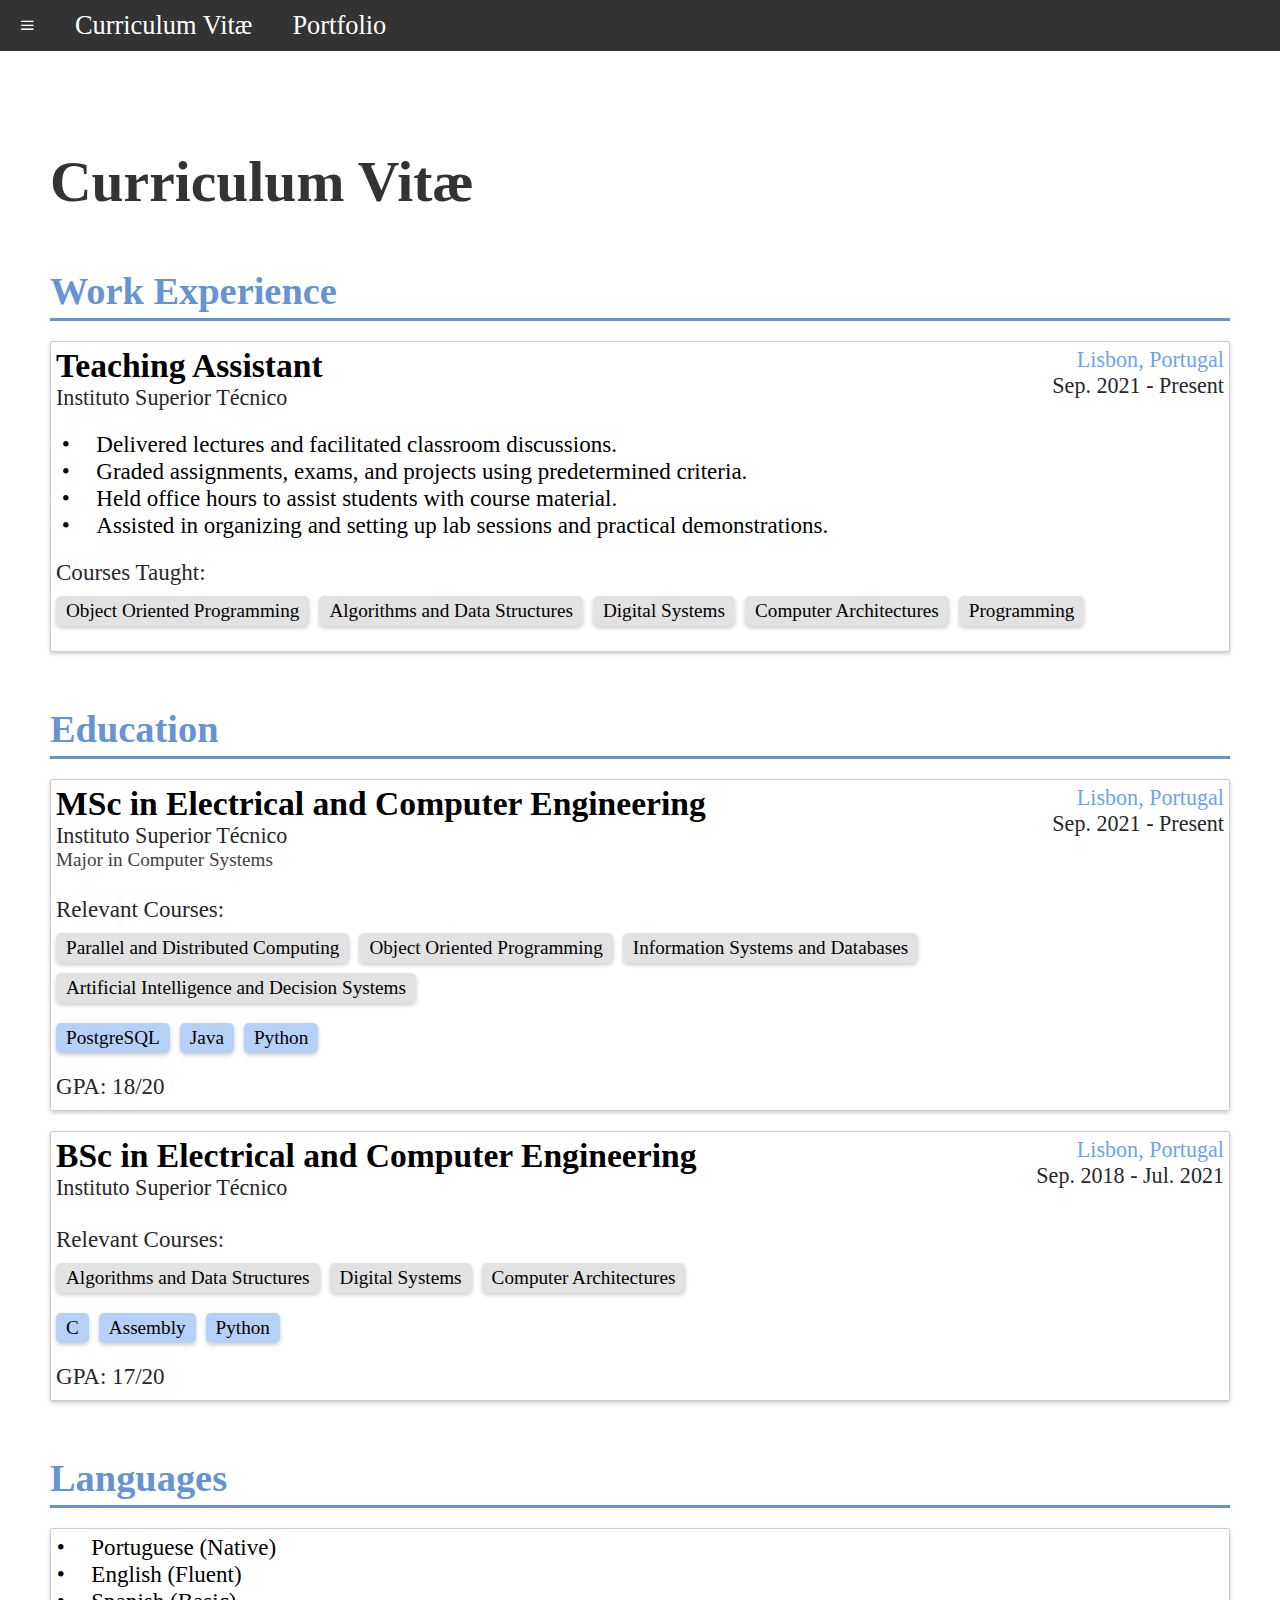
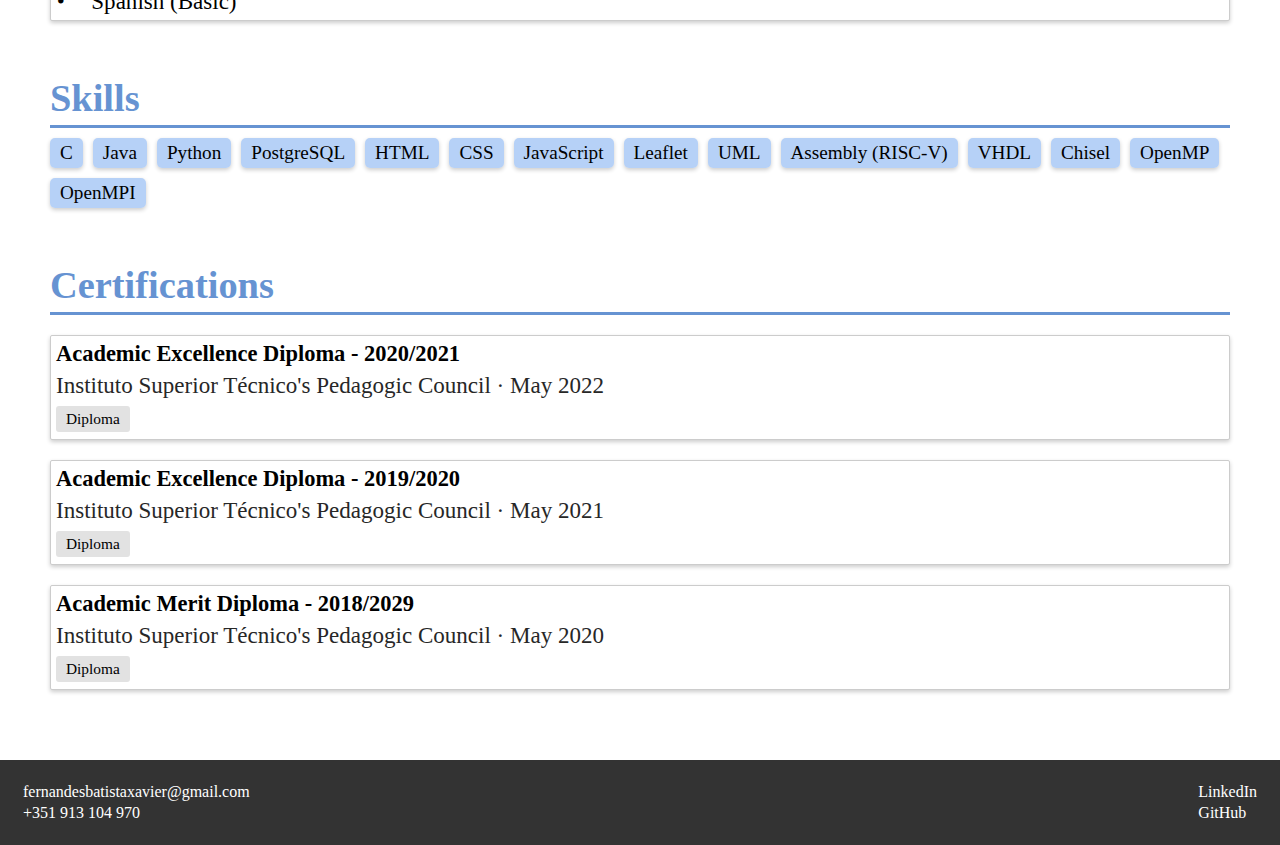
==== cv.html @ 754f04e4 "First commit" ====
<!DOCTYPE html>
<html>
    <head>
        <meta charset="UTF-8">
        <title>Curriculum Vitæ - Xavier Fernandes</title>
        <link rel="stylesheet" href="css/style.css">
    </head>
    <body>
        <header>
            <nav>
                <ul>
                    <li><a href="index.html">&equiv;</a></li>
                    <li><a href="cv.html">Curriculum Vitæ</a></li>
                    <li><a href="portfolio.html">Portfolio</a></li>
                    <!-- <li><a href="blog.html">Blog</a></li> -->
                </ul>
            </nav>
        </header>

        <section id="cv">
            <h2 class="huge">Curriculum Vitæ</h2>
            
            <h3 class="cv-title">Work Experience</h3>
            <div class="cv-container">
                <!-- Teaching Assistant -->
                <div class="cv-item">
                    <div class="cv-header">
                        <div class="left">
                            <h3>Teaching Assistant</h3>
                            <p class="school">Instituto Superior Técnico</p>
                        </div>
                        <div>
                            <p class="city">Lisbon, Portugal</p>
                            <p>Sep. 2021 - Present</p>
                        </div>
                    </div>

                    <div class="description">
                        <ul class="dot-list">
                            <li>Delivered lectures and facilitated classroom discussions.</li>
                            <li>Graded assignments, exams, and projects using predetermined criteria.</li>
                            <li>Held office hours to assist students with course material.</li>
                            <li>Assisted in organizing and setting up lab sessions and practical demonstrations.</li>
                        </ul>
                    </div>
                    <p>Courses Taught:</p>
                    <div class="courses">
                        <ul>
                            <li>Object Oriented Programming</li>
                            <li>Algorithms and Data Structures</li>
                            <li>Digital Systems</li>
                            <li>Computer Architectures</li>
                            <li>Programming</li>
                        </ul>
                    </div>

                </div>
            </div>

            <h3 class="cv-title">Education</h3>
            <div class="cv-container">

                <!-- MSc -->
                <div class="cv-item">
                    <div class="cv-header">
                        <div class="left">
                            <h3>MSc in Electrical and Computer Engineering</h3>
                            <p class="school">Instituto Superior Técnico</p>
                            <p class="major">Major in Computer Systems</p>
                        </div>
                        <div>
                            <p class="city">Lisbon, Portugal</p>
                            <p>Sep. 2021 - Present</p>
                        </div>
                    </div>
                    
                    
                    <p>Relevant Courses:</p>
                    <div class="courses">
                        <ul>
                            <li>Parallel and Distributed Computing</li>
                            <li>Object Oriented Programming</li>
                            <li>Information Systems and Databases</li>
                            <li>Artificial Intelligence and Decision Systems</li>
                        </ul>
                    </div>
                    <div class="tools">
                        <ul>
                            <li>PostgreSQL</li>
                            <li>Java</li>
                            <li>Python</li>
                        </ul>
                    </div>
                    <p class="grade">GPA: 18/20</p>
                </div>

                <!-- BSc -->
                <div class="cv-item">
                    <div class="cv-header">
                        <div class="left">
                            <h3>BSc in Electrical and Computer Engineering</h3>
                            <p class="school">Instituto Superior Técnico</p>
                            </div>
                        <div>
                            <p class="city">Lisbon, Portugal</p>
                            <p>Sep. 2018 - Jul. 2021</p>
                        </div>
                    </div>
                    <p>Relevant Courses:</p>
                    <div class="courses">
                        <ul>
                            <li>Algorithms and Data Structures</li>
                            <li>Digital Systems</li>
                            <li>Computer Architectures</li>
                        </ul>
                    </div>
                    <div class="tools">
                        <ul>
                            <li>C</li>
                            <li>Assembly</li>
                            <li>Python</li>
                        </ul>
                    </div>
                    <p class="grade">GPA: 17/20</p>
                </div>
            </div>

            <h3 class="cv-title">Languages</h3>
            <div class="cv-item dot-list">
                <ul>
                    <li>Portuguese (Native)</li>
                    <li>English (Fluent)</li>
                    <li>Spanish (Basic)</li>
                </ul>
            </div>

            <h3 class="cv-title">Skills</h3>
            <div class="tools">
                <ul>
                    <li>C</li>
                    <li>Java</li>
                    <li>Python</li>
                    <li>PostgreSQL</li>
                    <li>HTML</li>
                    <li>CSS</li>
                    <li>JavaScript</li>
                    <li>Leaflet</li>
                    <li>UML</li>
                    <li>Assembly (RISC-V)</li>
                    <li>VHDL</li>
                    <li>Chisel</li>
                    <li>OpenMP</li>
                    <li>OpenMPI</li>
                </ul>
            </div>

            <h3 class="cv-title">Certifications</h3>
            <div class="cv-item">
                <h3>Academic Excellence Diploma - 2020/2021</h3>
                <p>Instituto Superior Técnico's Pedagogic Council · May 2022</p>
                <a href="diplomas/xbf_diploma2021.pdf" target="_blank">Diploma</a>
            </div>
            <div class="cv-item">
                <h3>Academic Excellence Diploma - 2019/2020</h3>
                <p>Instituto Superior Técnico's Pedagogic Council · May 2021</p>
                <a href="diplomas/xbf_diploma1920f" target="_blank">Diploma</a>
            </div>
            <div class="cv-item">
                <h3>Academic Merit Diploma - 2018/2029</h3>
                <p>Instituto Superior Técnico's Pedagogic Council · May 2020</p>
                <a href="diplomas/xbf_diploma1819" target="_blank">Diploma</a>
            </div>

        </section>

        <footer id="myFooter">
            <div>
                <ul>
                    <li>fernandesbatistaxavier@gmail.com</li>
                    <li>+351 913 104 970</li>
                </ul>
            </div>
            <div>
                <ul>
                    <li><a href="https://www.linkedin.com/in/xavierbatistafernandes/">LinkedIn</a></li>
                    <li><a href="https://github.com/xavierbatistafernandes">GitHub</a></li>
                </ul>
            </div>
        </footer>
    </body>
</html>
---- css/style.css ----
html {
    font-family: Cambria, Cochin, Georgia, Times, 'Times New Roman', serif;
}

body {
    height: 100%;
    display: flex;
    flex-direction: column;
    justify-content: center;
}

/* Reset default styles */
body, ul {
    margin: 0;
    padding: 0;
    list-style: none;
}

/* Style the navigation */
nav {
    background-color: #333;
}

nav ul {
    list-style: none;
    display: flex;
    justify-content: flex-start;
    padding: 10px;
}

nav ul li {
    margin-right: 20px;
}

nav ul li a {
    color: #fff;
    text-decoration: none;
    padding: 10px;
    font-size: 1.65em;
    transition: all 0.3s ease;
}

nav ul li a:hover {
    background-color: #555;
}

/* Style the active link */
nav ul li a.active {
    background-color: #555;
}

/* Style the index section */
#index {
    background-color: #f1f1f1;
    padding: 50px;
    text-align: center;
    padding-bottom: 375px;
}

#index h1 {
    font-size: 4.5em;
    color: #4d94d1;
    transition: color 0.3s ease;
}

#index h1:hover {
    color:#1662a5;
}

#index p {
    font-size: 24px;
    color: #777;
    margin-bottom: 20px;
}

/* Style the sections */
section {
    padding: 50px;
    text-align: center;
}

section h2 {
    font-size: 36px;
    color: #333;
    margin-bottom: 20px;
}

section h3 {
    margin: 0px 0px;
}

section p {
    font-size: 20px;
    color: #777;
}

section a {
    display: inline-block;
    margin: 2px 0;
    padding: 4px 10px;
    font-size: 0.8em;
    background-color: rgba(159, 159, 159, 0.3);
    color: black;
    text-decoration: none;
    border-radius: 3px;
    transition: background-color 0.3s ease;
}

section a:hover {
    background-color: rgba(109, 163, 239, 0.5);
}


/* project-container */
.project-container {
    display: flex;
    flex-direction: column;
    justify-content: center;
    align-items: center;
    margin-top: 20px;
}



/* project-item */
.project-item {
    width: 100%;
    max-width: 800px;
    margin: 20px 20px;
    padding: 5px;
    border: 1px solid #ccc;
    background-color: #f3f3f3;
    border-radius: 5px;
    text-align: center;
    display: flex;
    align-items: center; 
}

.project-item img {
    width: 300px;
    border-radius: 5px;
    margin: 10px; 
}

.project-item h3 {
    margin: 0;
    font-size: 200%;
}

.project-item p {
    margin-top: 5px;
}

.project-item a {
    display: inline-block;
    margin-top: 10px;
    margin-left: 10px;
    padding: 4px 10px;
    background-color: #333;
    color: #fff;
    text-decoration: none;
    border-radius: 5px;
    transition: background-color 0.3s ease;
}

.project-item a:hover {
    background-color: #555;
}


/* project-content */
.project-content {
    display: flex;
    width: auto;
    flex-direction: column; 
    align-items: center; 
}



/* project-info */
.project-info {
    flex-grow: 1;
    text-align: center; 
}

.project-info h3 {
    font-size: 24px;
}

.project-info p.project-description {
    font-size: 16px;
    padding: 0 5px;
}



/* project-frameworks */
.project-frameworks {
    margin-top: 20px;
}

.project-frameworks ul {
    list-style: none;
    padding: 0;
    margin: 0;
}

.project-frameworks ul li {
    display: inline-block;
    margin-right: 10px;
    padding: 4px 10px;
    background-color: #c7c5c5;
    border-radius: 5px;
    font-size: 14px;
}



/* FOOTER */

footer {
    background-color: #333;
    display: flex;
    justify-content: space-between;
    flex-direction: row;
    padding: 20px;
}

footer div {
    display: flex;
    flex-direction: column;
}

footer div ul {
    list-style: none;   
}

footer div ul li {
    color: white;
    margin: 3px;
}

footer li {
    display: flex;
    flex-direction: column;
}

footer div ul li a {
    color: #fff;
    text-decoration: none;
    border-radius: 3px;
    font-size: 1em;
    transition: color 0.3s ease;
}

footer div ul li a:hover {
    color: #68a5db;
}

footer div ul li a img {
    width: 35px;
    margin-right: 5px;
}


.huge {
    font-size: 300%;
}

.grade {
    color:#000000;
}

.school {
    font-size: 1.3em;
    color: black;
}

.courses ul {
    list-style: none;
    display: flex;
    margin: 10px 0;
    flex-wrap: wrap;
}

.courses li {
    margin-right: 10px;
    margin-bottom: 10px;
    padding: 4px 10px;
    background-color: rgba(159, 159, 159, 0.3);
    border-radius: 5px;
    font-size: 1em;
    box-shadow: 0 2px 4px rgba(0, 0, 0, 0.2);
}

.tools ul {
    list-style: none;
    display: flex;
    margin: 10px 0;
    flex-wrap: wrap;
}

.tools li {
    margin-right: 10px;
    margin-bottom: 10px;
    background-color: rgba(109, 163, 239, 0.5);
    padding: 4px 10px;
    border-radius: 5px;
    font-size: 1em;
    box-shadow: 0 2px 4px rgba(0, 0, 0, 0.2);
}

#cv {
    text-align: left;
    font-size: larger;
}

.cv-container .cv-item {
  display: block;
  justify-content: space-between;
  align-items: flex-start;
}

.cv-item p {
    margin: 5px 0px;
    font-size: 1.2em;
    color:#272727;
}

.cv-header {
    display: flex;
    justify-content: space-between;
    align-items: flex-start;
}

.cv-item .cv-header h3 {
  margin: 0;
  font-size: 175%;
}

.cv-header div {
  display: flex;
  flex-direction: column;
  align-items: flex-end;
  margin-bottom: 20px;
}

.cv-header div.left {
    display: flex;
    flex-direction: column;
    align-items: flex-start;
}

.cv-header div p {
    color:#272727;
    display: flex;
    font-size: 115%;
    flex-direction: row-reverse;
    align-items: left;
    text-align: left;
    width: auto;
    margin: 0px 0px;
}

.cv-item {
    display: block;
    justify-content: space-between;
    align-items: flex-start;
    margin: 20px 0px;
    padding: 5px;
    border: 1px solid #ccc;
    background-color: #ffffff;
    border-radius: 2px;
    box-shadow: 0 2px 4px rgba(0, 0, 0, 0.2);
}

.cv-title {

    color:rgb(102, 147, 210);
    font-size: 200%;
    border-bottom: rgb(102, 147, 210);
    border-bottom-style: solid;
    padding-bottom: 5px;
    padding-top: 35px;
}

.cv-item h3 {
    margin: 0;
}


.cv-item .major {
    font-size: 1em;
    color: rgb(64, 64, 64);
    margin: 0px 10px 0px 0px;
}

.cv-item .city {
    color:rgba(109, 163, 239, 1)
}




.dot-list {
    list-style-type: none;
    padding-left: 1.5em;
    position: relative;
    margin-bottom: 20px;
}

.dot-list li {
    padding-left: 0.5em;
    position: relative;
    font-size: 1.2em;
}

.dot-list li::before {
    content: "•";
    position: absolute;
    left: -1em;
}
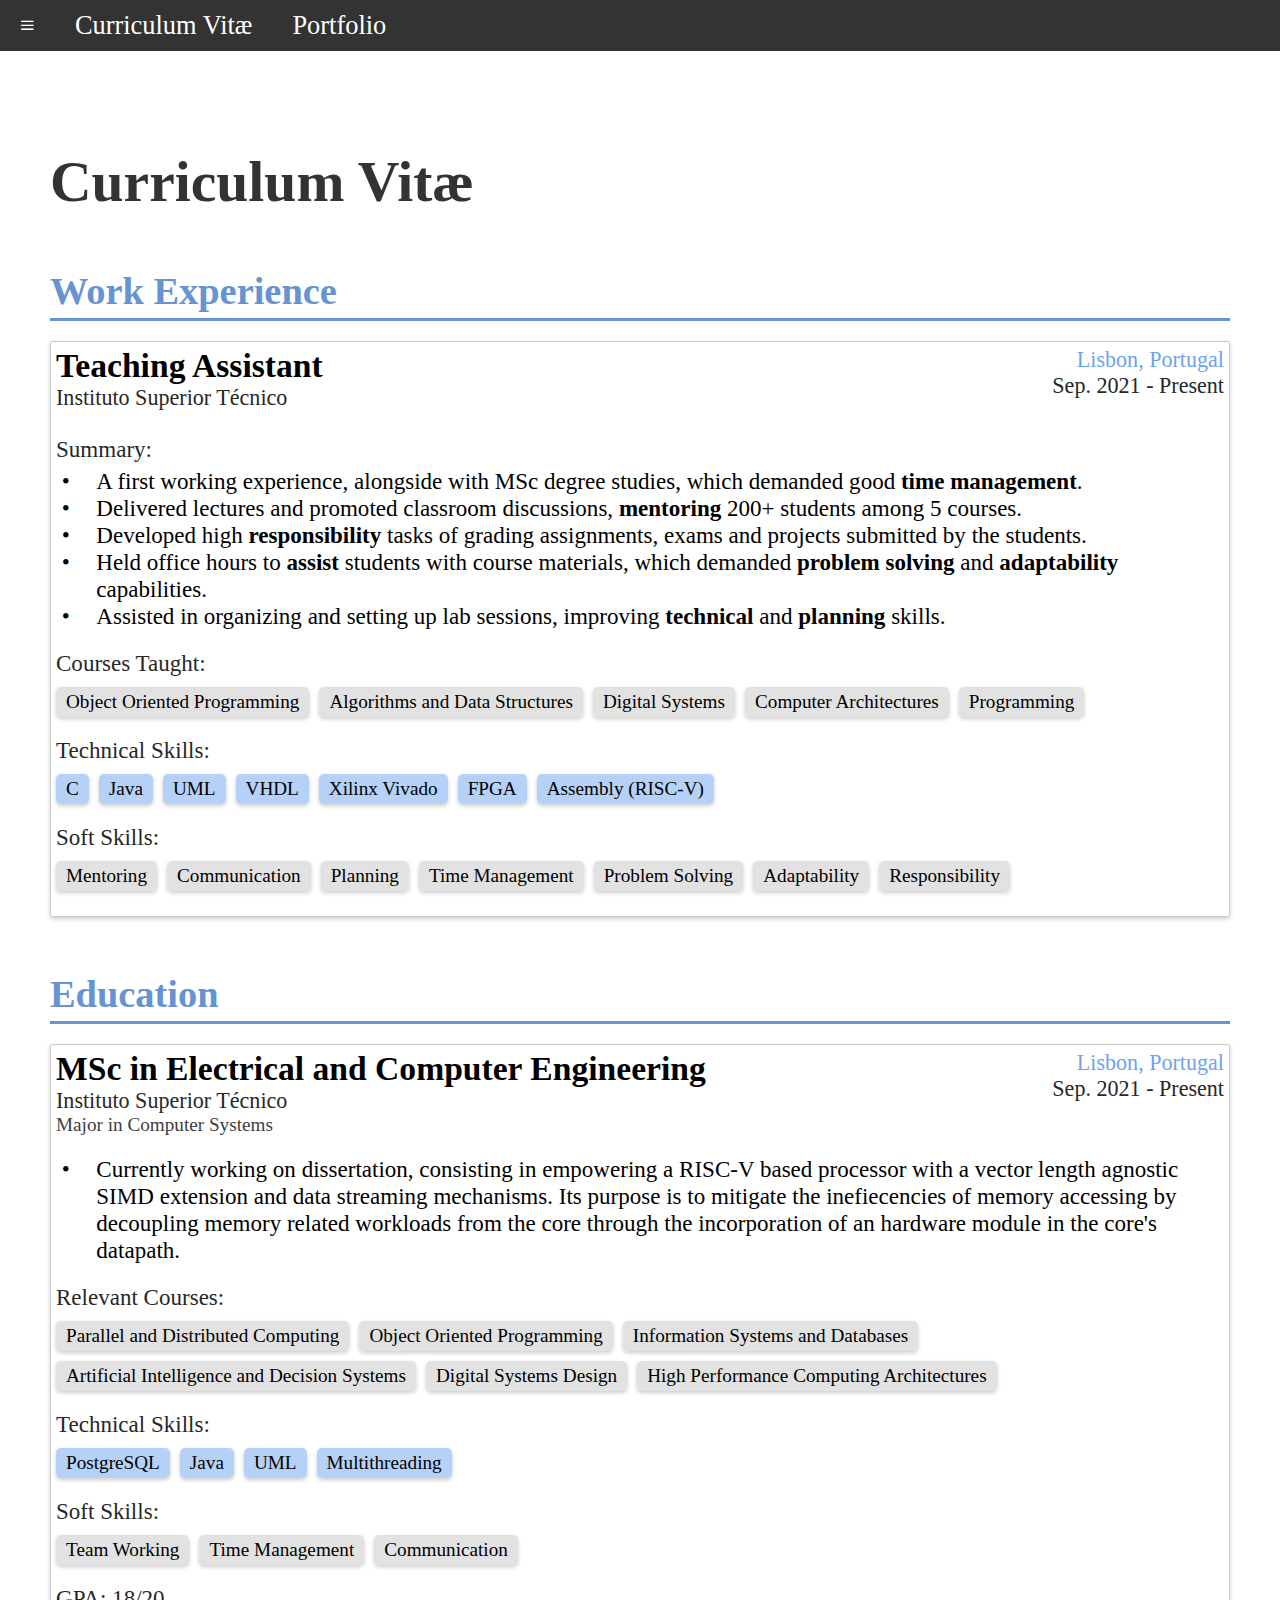
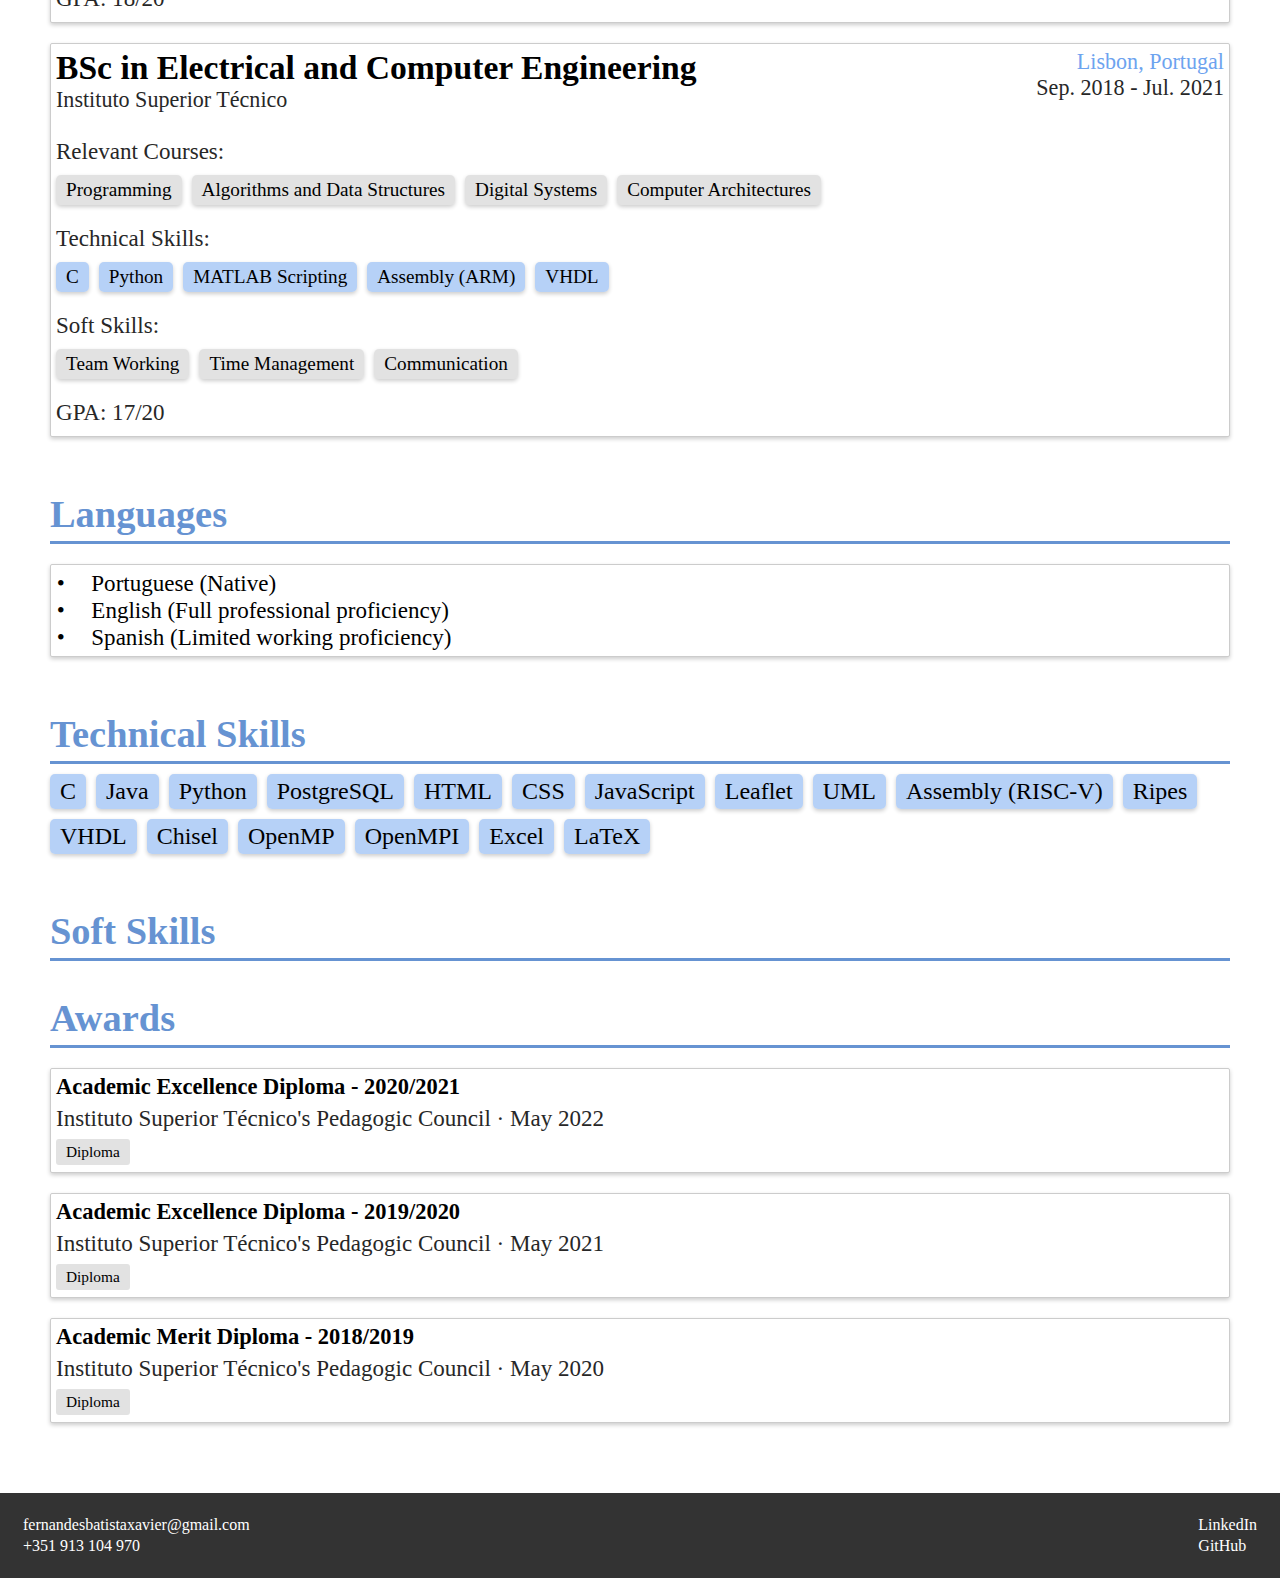
==== commit 10c5cfc3: "Changes to CV" ====
--- a/cv.html
+++ b/cv.html
@@ -36,13 +36,25 @@
                     </div>
 
                     <div class="description">
-                        <ul class="dot-list">
+                        <p>Summary:</p>
+<!--                         <ul class="dot-list">
                             <li>Delivered lectures and facilitated classroom discussions.</li>
                             <li>Graded assignments, exams, and projects using predetermined criteria.</li>
                             <li>Held office hours to assist students with course material.</li>
                             <li>Assisted in organizing and setting up lab sessions and practical demonstrations.</li>
                         </ul>
-                    </div>
+                        <p>A first working experience, alongside with MSc degree studies. Helped more than 200+ studens among 5 distinct courses. 
+                            Developed not only technical skills as each course has its individual framework and programming language, but also
+                            improved soft-skills demanded by the activities provided.</p> -->
+                        <ul class="dot-list">
+                            <li>A first working experience, alongside with MSc degree studies, which demanded good <b>time management</b>.</li>
+                            <li>Delivered lectures and promoted classroom discussions, <b>mentoring</b> 200+ students among 5 courses.</li>
+                            <li>Developed high <b>responsibility</b> tasks of grading assignments, exams and projects submitted by the students.</li>
+                            <li>Held office hours to <b>assist</b> students with course materials, which demanded <b>problem solving</b> and <b>adaptability</b> capabilities.</li>
+                            <li>Assisted in organizing and setting up lab sessions, improving <b>technical</b> and <b>planning</b> skills.</li>
+                        </ul>
+                    </div>
+                    
                     <p>Courses Taught:</p>
                     <div class="courses">
                         <ul>
@@ -51,6 +63,30 @@
                             <li>Digital Systems</li>
                             <li>Computer Architectures</li>
                             <li>Programming</li>
+                        </ul>
+                    </div>
+                    <p>Technical Skills:</p>
+                    <div class="tools">
+                        <ul>
+                            <li>C</li>
+                            <li>Java</li>
+                            <li>UML</li>
+                            <li>VHDL</li>
+                            <li>Xilinx Vivado</li>
+                            <li>FPGA</li>
+                            <li>Assembly (RISC-V)</li>
+                        </ul>
+                    </div>
+                    <p>Soft Skills:</p>
+                    <div class="courses">
+                        <ul>
+                            <li>Mentoring</li>
+                            <li>Communication</li>
+                            <li>Planning</li>
+                            <li>Time Management</li>
+                            <li>Problem Solving</li>
+                            <li>Adaptability</li>
+                            <li>Responsibility</li>
                         </ul>
                     </div>
 
@@ -73,8 +109,16 @@
                             <p>Sep. 2021 - Present</p>
                         </div>
                     </div>
-                    
-                    
+                    <div class="dot-list">
+                        <ul>
+                            <li>Currently working on dissertation, consisting in empowering a RISC-V based 
+                                processor with a vector length agnostic SIMD extension and data streaming mechanisms.
+                                Its purpose is to mitigate the inefiecencies of memory accessing by decoupling memory 
+                                related workloads from the core through the incorporation of an hardware module in the 
+                                core's datapath.
+                            </li>
+                        </ul>
+                    </div>
                     <p>Relevant Courses:</p>
                     <div class="courses">
                         <ul>
@@ -82,13 +126,25 @@
                             <li>Object Oriented Programming</li>
                             <li>Information Systems and Databases</li>
                             <li>Artificial Intelligence and Decision Systems</li>
-                        </ul>
-                    </div>
+                            <li>Digital Systems Design</li>
+                            <li>High Performance Computing Architectures</li>
+                        </ul>
+                    </div>
+                    <p>Technical Skills:</p>
                     <div class="tools">
                         <ul>
                             <li>PostgreSQL</li>
                             <li>Java</li>
-                            <li>Python</li>
+                            <li>UML</li>
+                            <li>Multithreading</li>
+                        </ul>
+                    </div>
+                    <p>Soft Skills:</p>
+                    <div class="courses">
+                        <ul>
+                            <li>Team Working</li>
+                            <li>Time Management</li>
+                            <li>Communication</li>
                         </ul>
                     </div>
                     <p class="grade">GPA: 18/20</p>
@@ -106,19 +162,39 @@
                             <p>Sep. 2018 - Jul. 2021</p>
                         </div>
                     </div>
+
+<!--                     <p>Summary:</p>
+                    <div class="dot-list">
+                        <ul>
+                            <li>Introduced programming concepts aswell as hardware design.</li>
+                        </ul>
+                    </div> -->
+
                     <p>Relevant Courses:</p>
                     <div class="courses">
                         <ul>
+                            <li>Programming</li>
                             <li>Algorithms and Data Structures</li>
                             <li>Digital Systems</li>
                             <li>Computer Architectures</li>
                         </ul>
                     </div>
+                    <p>Technical Skills:</p>
                     <div class="tools">
                         <ul>
                             <li>C</li>
-                            <li>Assembly</li>
                             <li>Python</li>
+                            <li>MATLAB Scripting</li>
+                            <li>Assembly (ARM)</li>
+                            <li>VHDL</li>
+                        </ul>
+                    </div>
+                    <p>Soft Skills:</p>
+                    <div class="courses">
+                        <ul>
+                            <li>Team Working</li>
+                            <li>Time Management</li>
+                            <li>Communication</li>
                         </ul>
                     </div>
                     <p class="grade">GPA: 17/20</p>
@@ -129,13 +205,13 @@
             <div class="cv-item dot-list">
                 <ul>
                     <li>Portuguese (Native)</li>
-                    <li>English (Fluent)</li>
-                    <li>Spanish (Basic)</li>
-                </ul>
-            </div>
-
-            <h3 class="cv-title">Skills</h3>
-            <div class="tools">
+                    <li>English (Full professional proficiency)</li>
+                    <li>Spanish (Limited working proficiency)</li>
+                </ul>
+            </div>
+            
+            <h3 class="cv-title">Technical Skills</h3>
+            <div class="tools font-larger">
                 <ul>
                     <li>C</li>
                     <li>Java</li>
@@ -147,14 +223,20 @@
                     <li>Leaflet</li>
                     <li>UML</li>
                     <li>Assembly (RISC-V)</li>
+                    <li>Ripes</li>
                     <li>VHDL</li>
                     <li>Chisel</li>
                     <li>OpenMP</li>
                     <li>OpenMPI</li>
-                </ul>
-            </div>
-
-            <h3 class="cv-title">Certifications</h3>
+                    <li>Excel</li>
+                    <li>LaTeX</li>
+                </ul>
+            </div>
+
+            <h3 class=cv-title>Soft Skills</h3>
+
+
+            <h3 class="cv-title">Awards</h3>
             <div class="cv-item">
                 <h3>Academic Excellence Diploma - 2020/2021</h3>
                 <p>Instituto Superior Técnico's Pedagogic Council · May 2022</p>
@@ -163,12 +245,12 @@
             <div class="cv-item">
                 <h3>Academic Excellence Diploma - 2019/2020</h3>
                 <p>Instituto Superior Técnico's Pedagogic Council · May 2021</p>
-                <a href="diplomas/xbf_diploma1920f" target="_blank">Diploma</a>
+                <a href="diplomas/xbf_diploma1920.pdf" target="_blank">Diploma</a>
             </div>
             <div class="cv-item">
-                <h3>Academic Merit Diploma - 2018/2029</h3>
+                <h3>Academic Merit Diploma - 2018/2019</h3>
                 <p>Instituto Superior Técnico's Pedagogic Council · May 2020</p>
-                <a href="diplomas/xbf_diploma1819" target="_blank">Diploma</a>
+                <a href="diplomas/xbf_diploma1819.pdf" target="_blank">Diploma</a>
             </div>
 
         </section>
@@ -182,8 +264,8 @@
             </div>
             <div>
                 <ul>
-                    <li><a href="https://www.linkedin.com/in/xavierbatistafernandes/">LinkedIn</a></li>
-                    <li><a href="https://github.com/xavierbatistafernandes">GitHub</a></li>
+                    <li><a href="https://www.linkedin.com/in/xavierbatistafernandes/" target="_blank">LinkedIn</a></li>
+                    <li><a href="https://github.com/xavierbatistafernandes" target="_blank">GitHub</a></li>
                 </ul>
             </div>
         </footer>
--- a/css/style.css
+++ b/css/style.css
@@ -124,44 +124,100 @@
 
 /* project-item */
 .project-item {
+    display: flex;
+    flex-direction: column;
+    justify-content: space-between;
+
     width: 100%;
-    max-width: 800px;
     margin: 20px 20px;
     padding: 5px;
+
     border: 1px solid #ccc;
     background-color: #f3f3f3;
-    border-radius: 5px;
+    border-radius: 3px;
+
+    box-shadow: 0 2px 4px rgba(0, 0, 0, 0.2);
+}
+
+.project-item .links {
+    display: flex;
+    flex-direction: row;
+    justify-content: flex-end;
     text-align: center;
-    display: flex;
-    align-items: center; 
-}
-
-.project-item img {
-    width: 300px;
-    border-radius: 5px;
-    margin: 10px; 
-}
-
-.project-item h3 {
+}
+
+.project-item .links a {
+    font-size: 20px;
+    margin-right: 10px;
+    padding: 4px 10px;
+    background-color: #dedede;
+    text-decoration: none;
+    border-radius: 3px;
+    transition: background-color 0.3s ease;
+}
+
+.project-item .links a:hover {
+    background-color: rgba(109, 163, 239, 0.5);
+}
+
+.flex-row {
+    display: flex;
+    flex-direction: row;
+    justify-content: space-between;
+    margin-left: 10px;
+}
+
+.project-item .header {
+    display: flex;
+    flex-direction: column;
+    justify-content: space-between;
+    color:rgb(109, 134, 169);
+    font-size: 2em;
+
+    border-bottom: #000000;
+    border-bottom-style: solid;
+    border-width: 1px;
+
+    padding-bottom: 10px;
+    margin-bottom: 10px;
+}
+
+.project-item .header .date {
+    color: black;
+    padding: 5px 0;
+}
+
+.project-item .header .projtype {
+    margin-right: 15px;
+    padding: 5px 0;
+    color: black;
+}
+
+.project-item .header .title {
+    display: flex;
+    flex-direction: column;
+}
+
+.project-item .header .title h3, p {
     margin: 0;
-    font-size: 200%;
-}
-
-.project-item p {
-    margin-top: 5px;
-}
-
-.project-item a {
-    display: inline-block;
-    margin-top: 10px;
-    margin-left: 10px;
-    padding: 4px 10px;
-    background-color: #333;
-    color: #fff;
-    text-decoration: none;
-    border-radius: 5px;
-    transition: background-color 0.3s ease;
-}
+    padding: 0;
+    text-align: left;
+}
+
+.project-item .content {
+    display: flex;
+    flex-direction: row;
+    justify-content: space-between;
+}
+
+.project-item .info {
+    color:#000000;
+}
+
+.project-item .info p {
+    color:#3a3a3a;
+}
+
 
 .project-item a:hover {
     background-color: #555;
@@ -178,42 +234,10 @@
 
 
 
-/* project-info */
-.project-info {
-    flex-grow: 1;
-    text-align: center; 
-}
-
-.project-info h3 {
-    font-size: 24px;
-}
-
-.project-info p.project-description {
-    font-size: 16px;
-    padding: 0 5px;
-}
-
-
-
-/* project-frameworks */
-.project-frameworks {
-    margin-top: 20px;
-}
-
-.project-frameworks ul {
-    list-style: none;
-    padding: 0;
-    margin: 0;
-}
-
-.project-frameworks ul li {
-    display: inline-block;
-    margin-right: 10px;
-    padding: 4px 10px;
-    background-color: #c7c5c5;
-    border-radius: 5px;
-    font-size: 14px;
-}
+
+
+
+
 
 
 
@@ -264,9 +288,7 @@
 }
 
 
-.huge {
-    font-size: 300%;
-}
+
 
 .grade {
     color:#000000;
@@ -420,4 +442,13 @@
     content: "•";
     position: absolute;
     left: -1em;
+}
+
+
+.font-larger {
+    font-size: x-large;
+}
+
+.huge {
+    font-size: 300%;
 }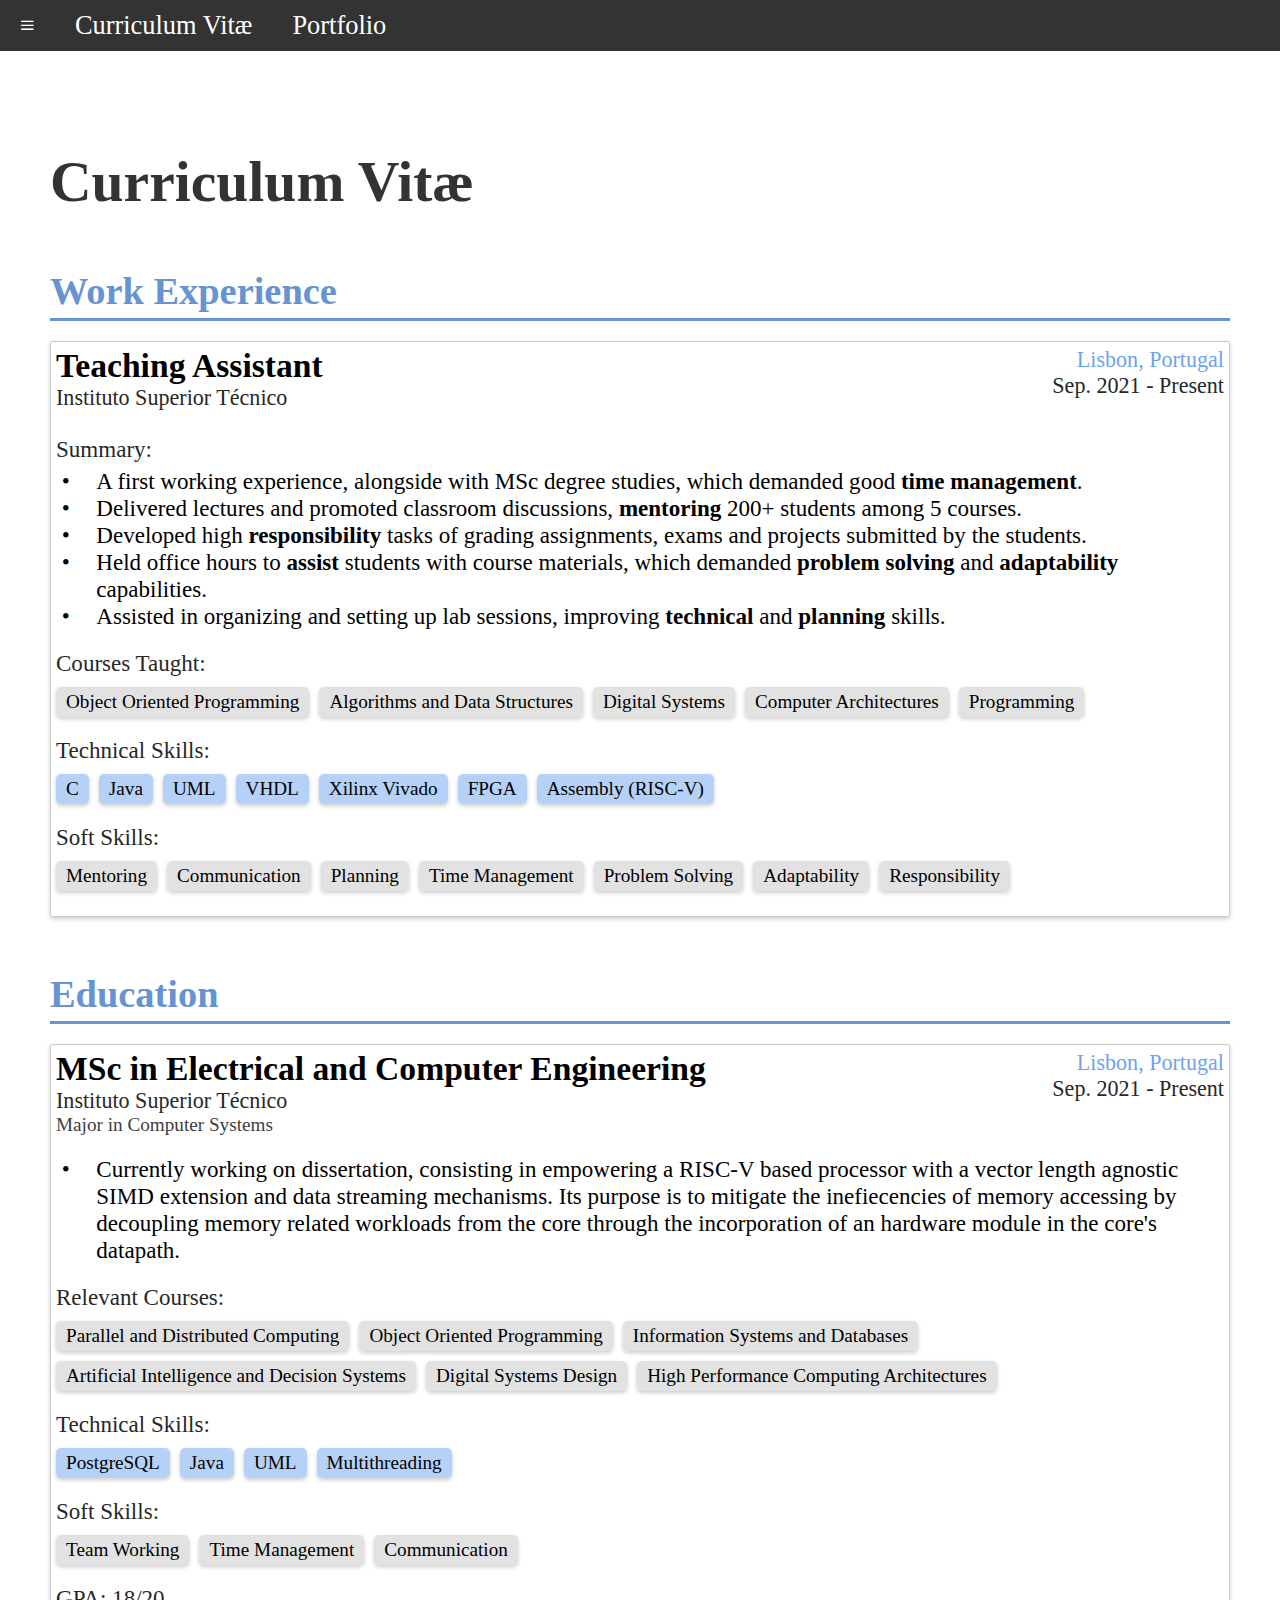
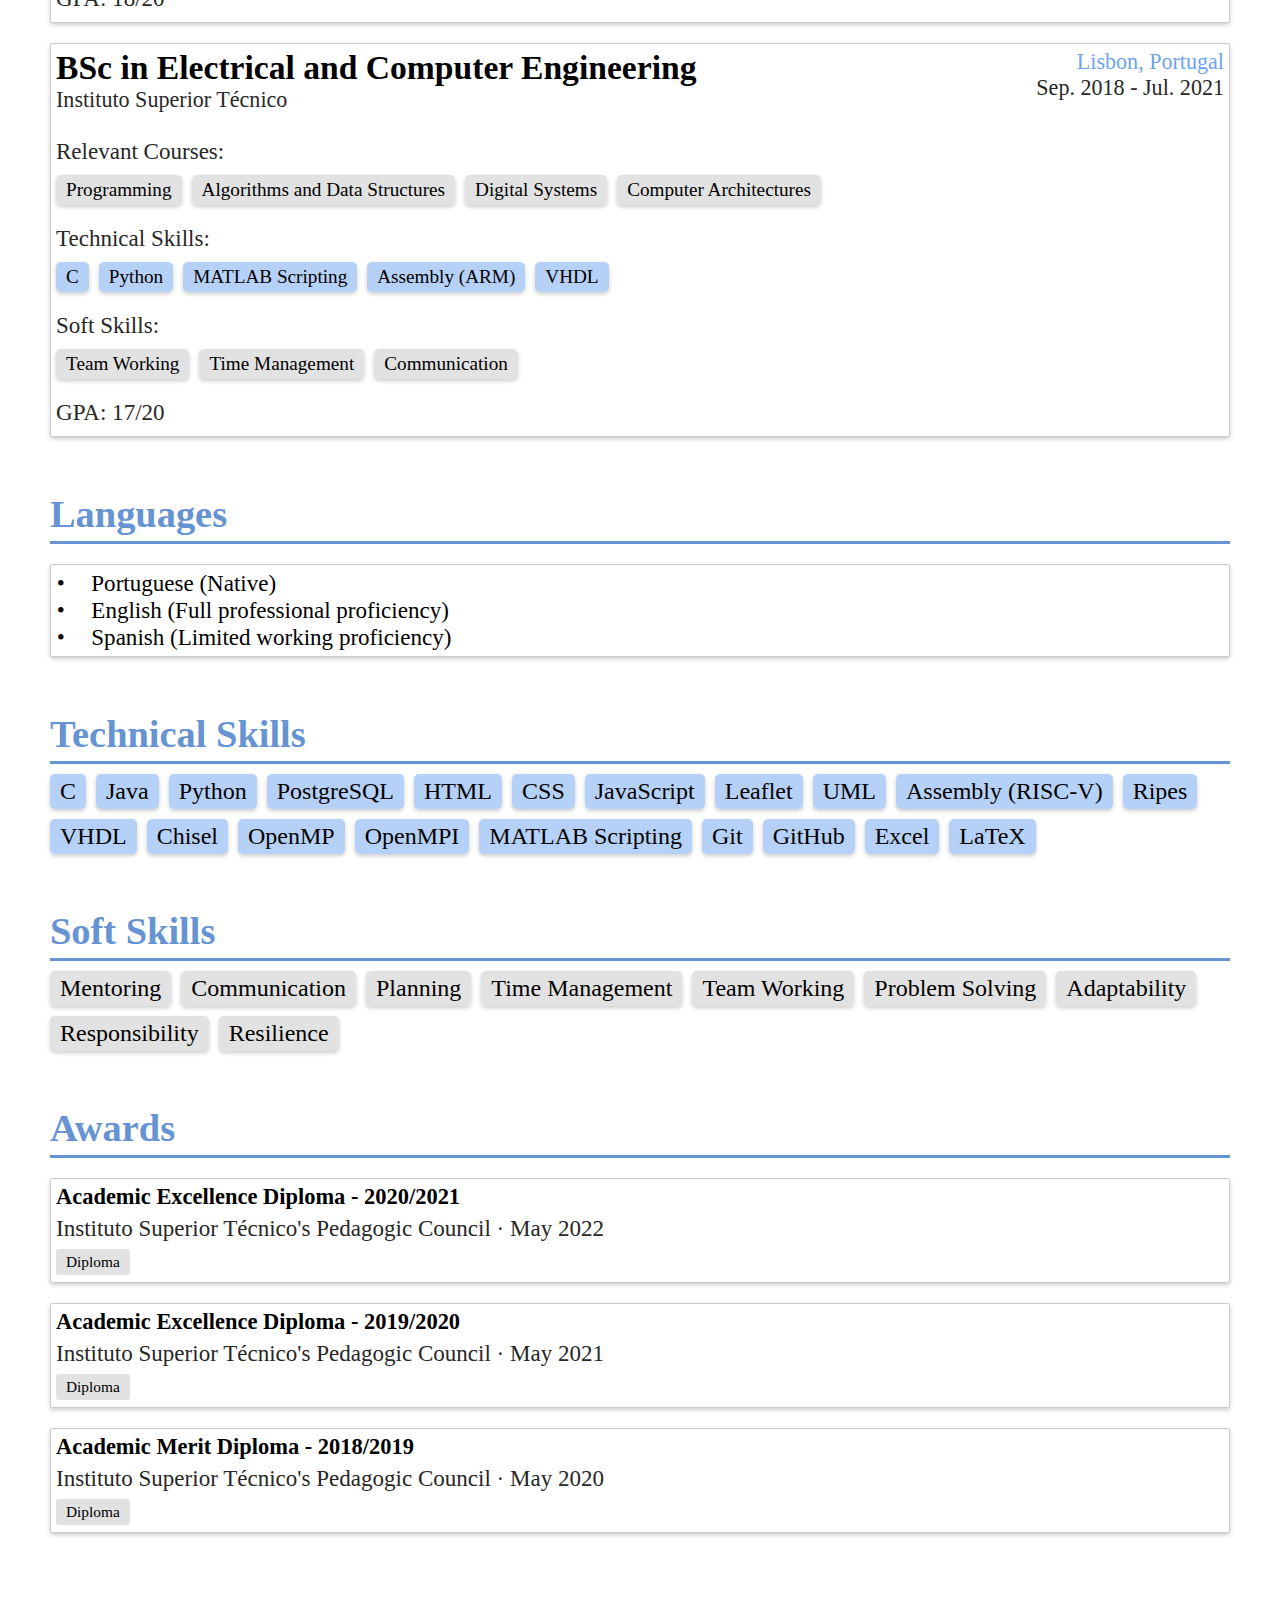
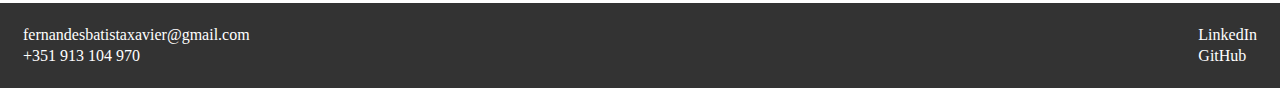
==== commit 34187e67: "More changes to CV" ====
--- a/cv.html
+++ b/cv.html
@@ -228,13 +228,28 @@
                     <li>Chisel</li>
                     <li>OpenMP</li>
                     <li>OpenMPI</li>
+                    <li>MATLAB Scripting</li>
+                    <li>Git</li>
+                    <li>GitHub</li>
                     <li>Excel</li>
                     <li>LaTeX</li>
                 </ul>
             </div>
 
             <h3 class=cv-title>Soft Skills</h3>
-
+            <div class="courses font-larger">
+                <ul>
+                    <li>Mentoring</li>
+                    <li>Communication</li>
+                    <li>Planning</li>
+                    <li>Time Management</li>
+                    <li>Team Working</li>
+                    <li>Problem Solving</li>
+                    <li>Adaptability</li>
+                    <li>Responsibility</li>
+                    <li>Resilience</li>
+                </ul>
+            </div>
 
             <h3 class="cv-title">Awards</h3>
             <div class="cv-item">
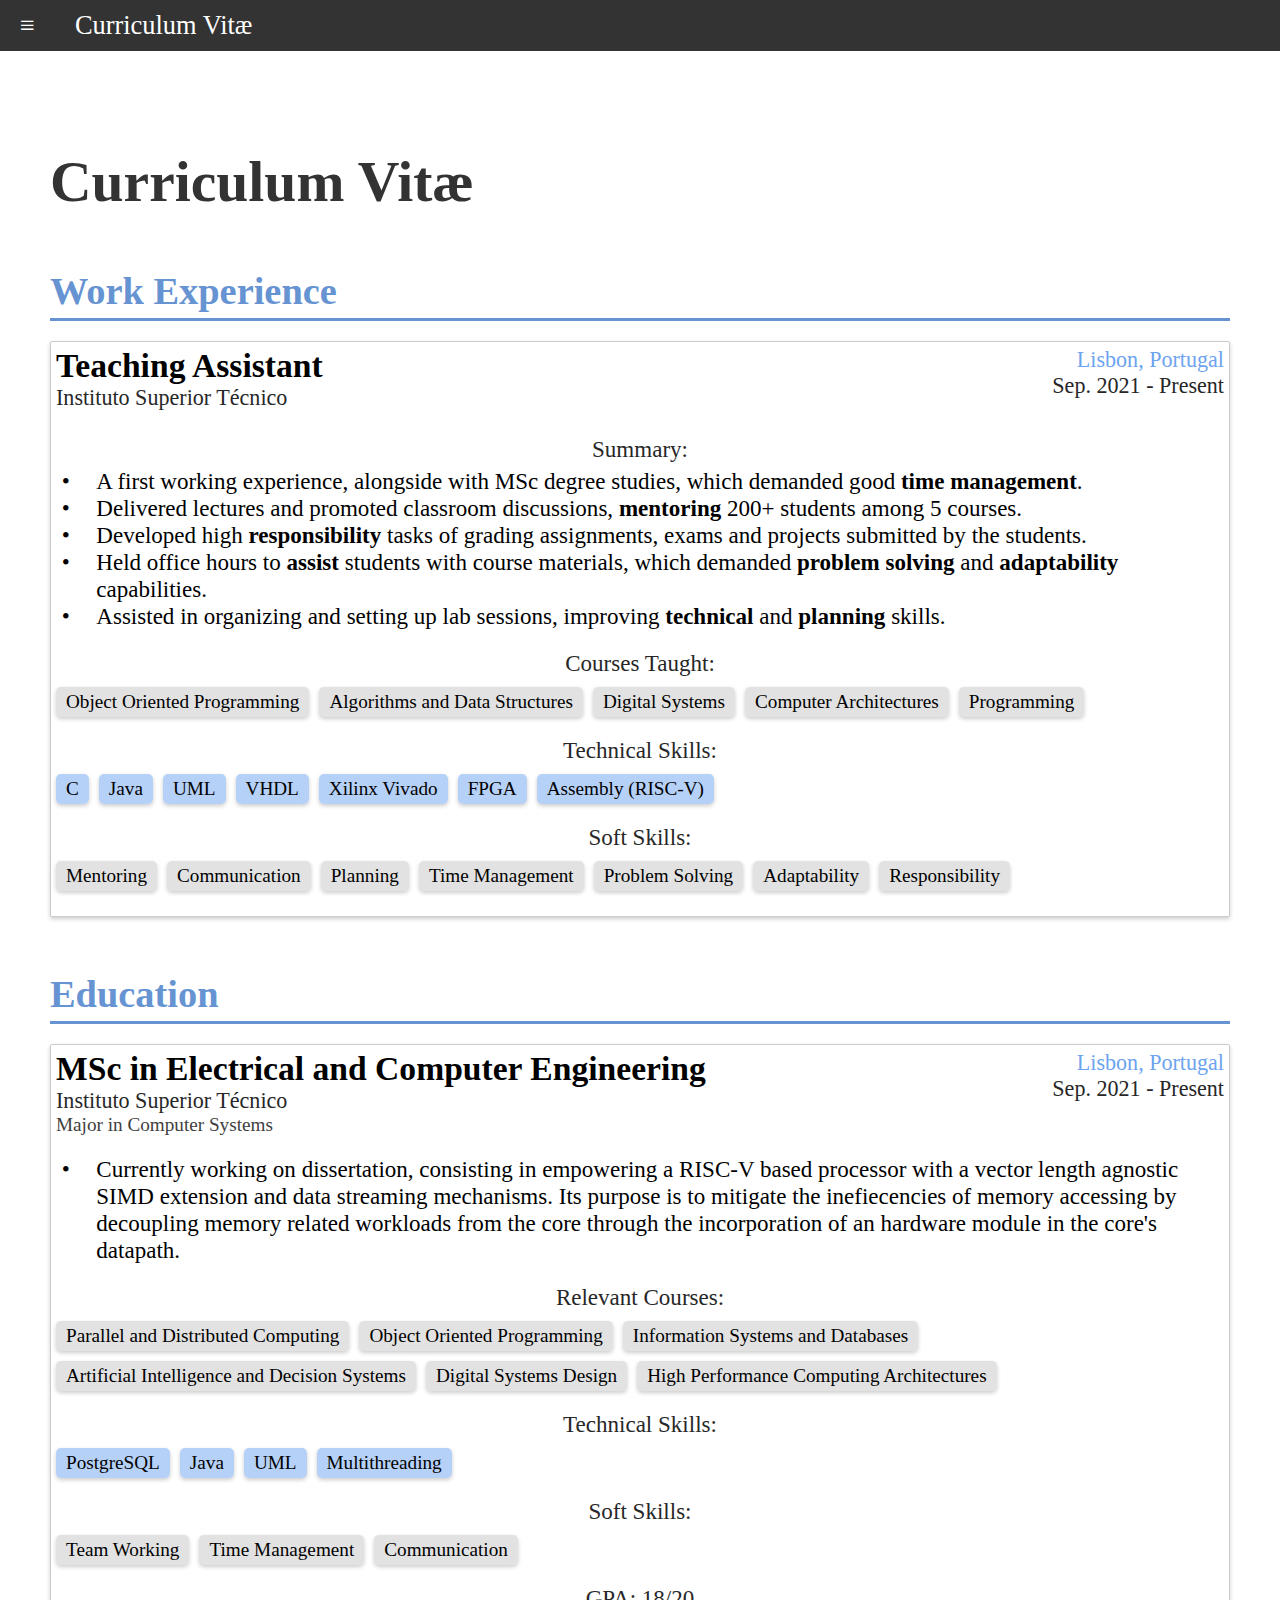
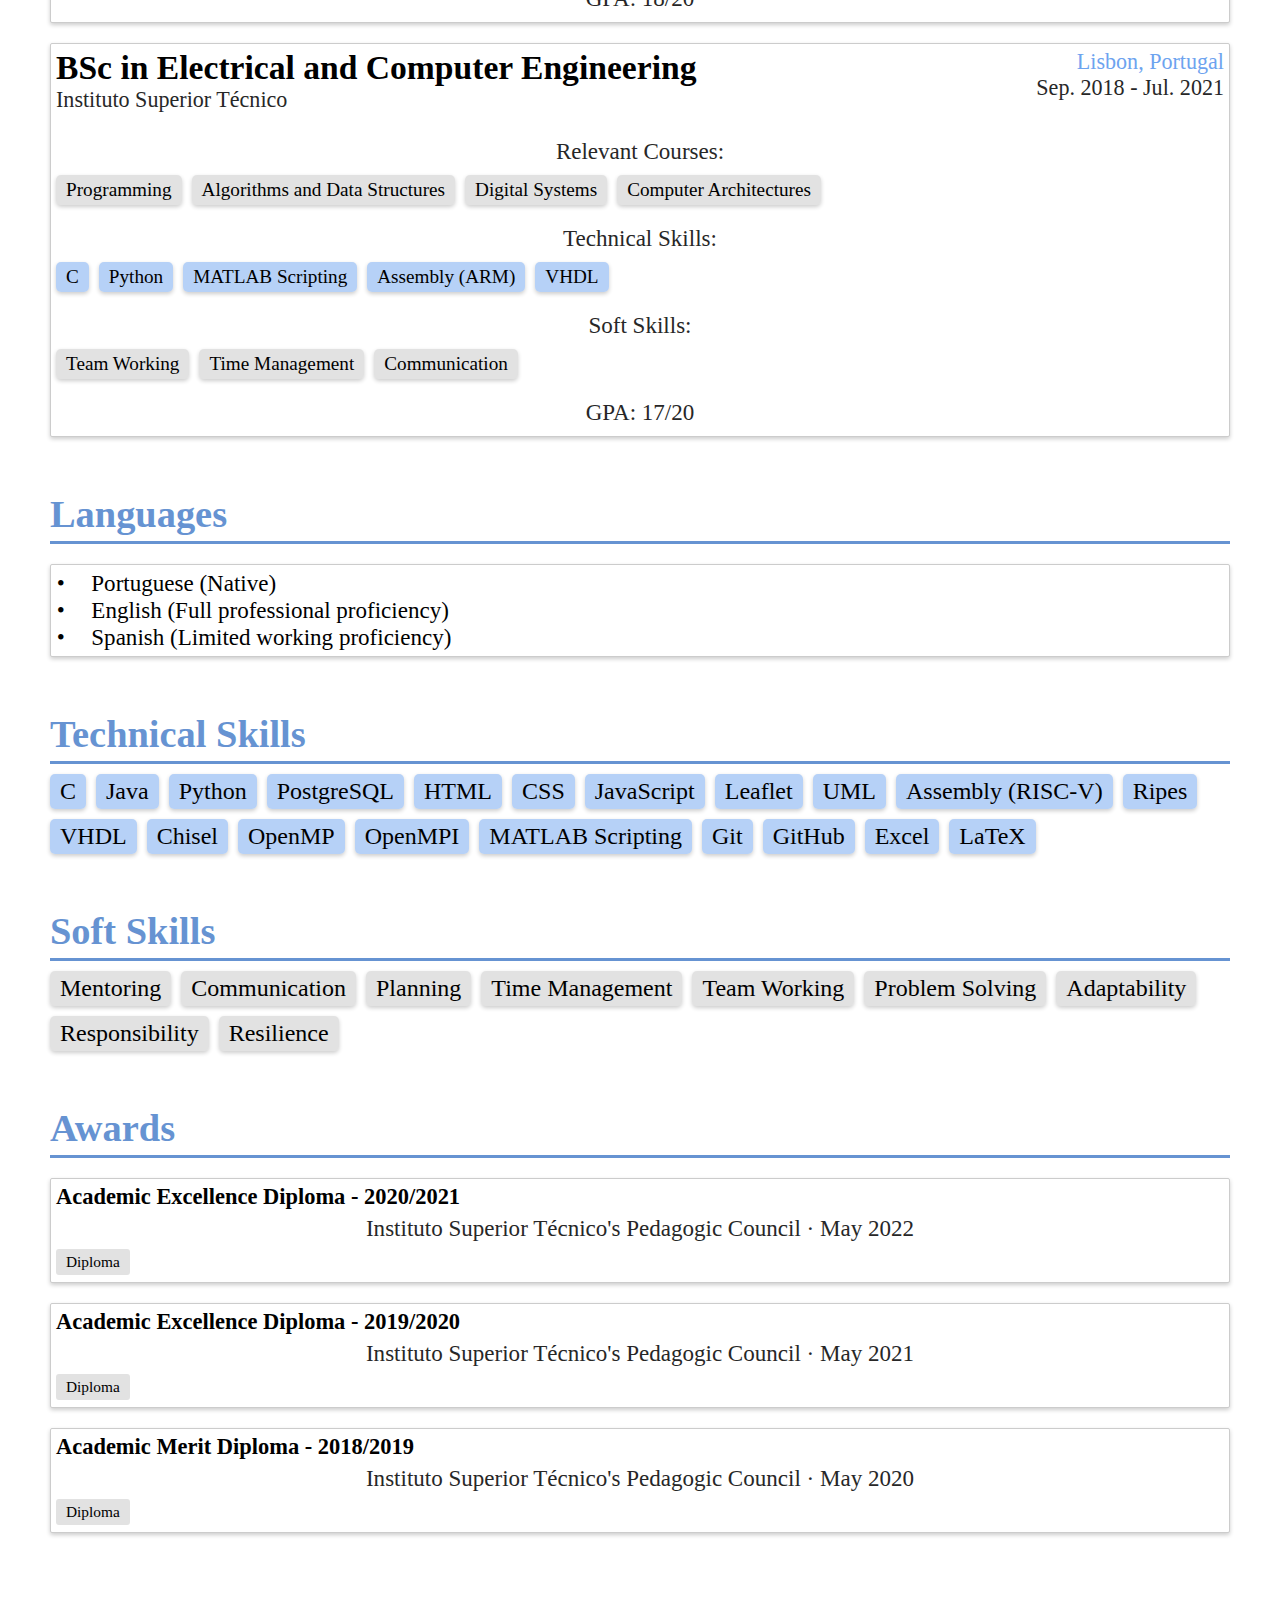
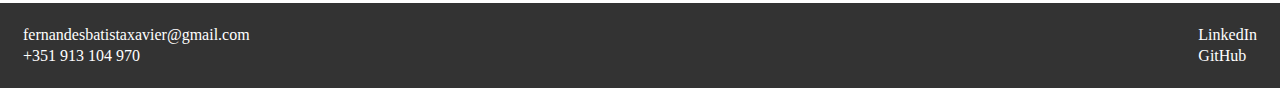
==== commit 058a5422: "Hid portfolio section" ====
--- a/cv.html
+++ b/cv.html
@@ -11,7 +11,7 @@
                 <ul>
                     <li><a href="index.html">&equiv;</a></li>
                     <li><a href="cv.html">Curriculum Vitæ</a></li>
-                    <li><a href="portfolio.html">Portfolio</a></li>
+                    <!-- <li><a href="portfolio.html">Portfolio</a></li> -->
                     <!-- <li><a href="blog.html">Blog</a></li> -->
                 </ul>
             </nav>
--- a/css/style.css
+++ b/css/style.css
@@ -92,6 +92,7 @@
 section p {
     font-size: 20px;
     color: #777;
+    text-align: center;
 }
 
 section a {
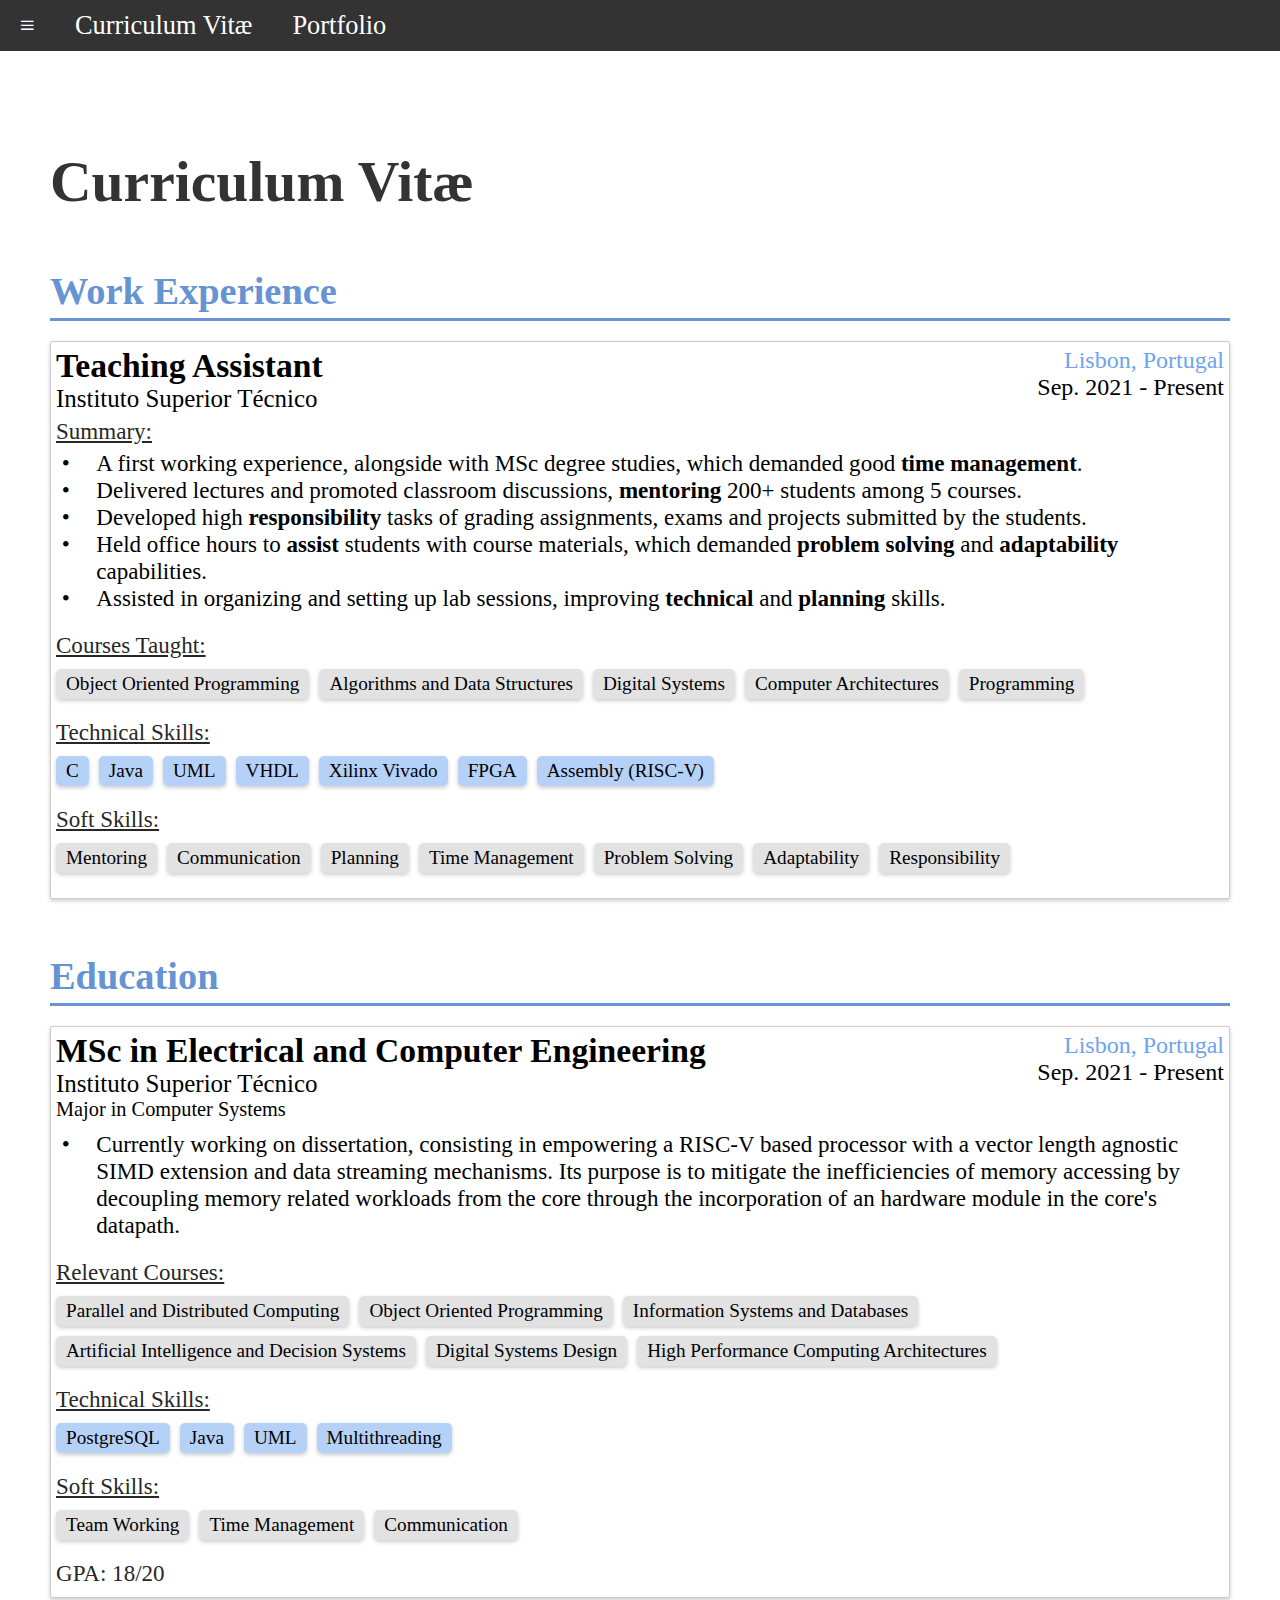
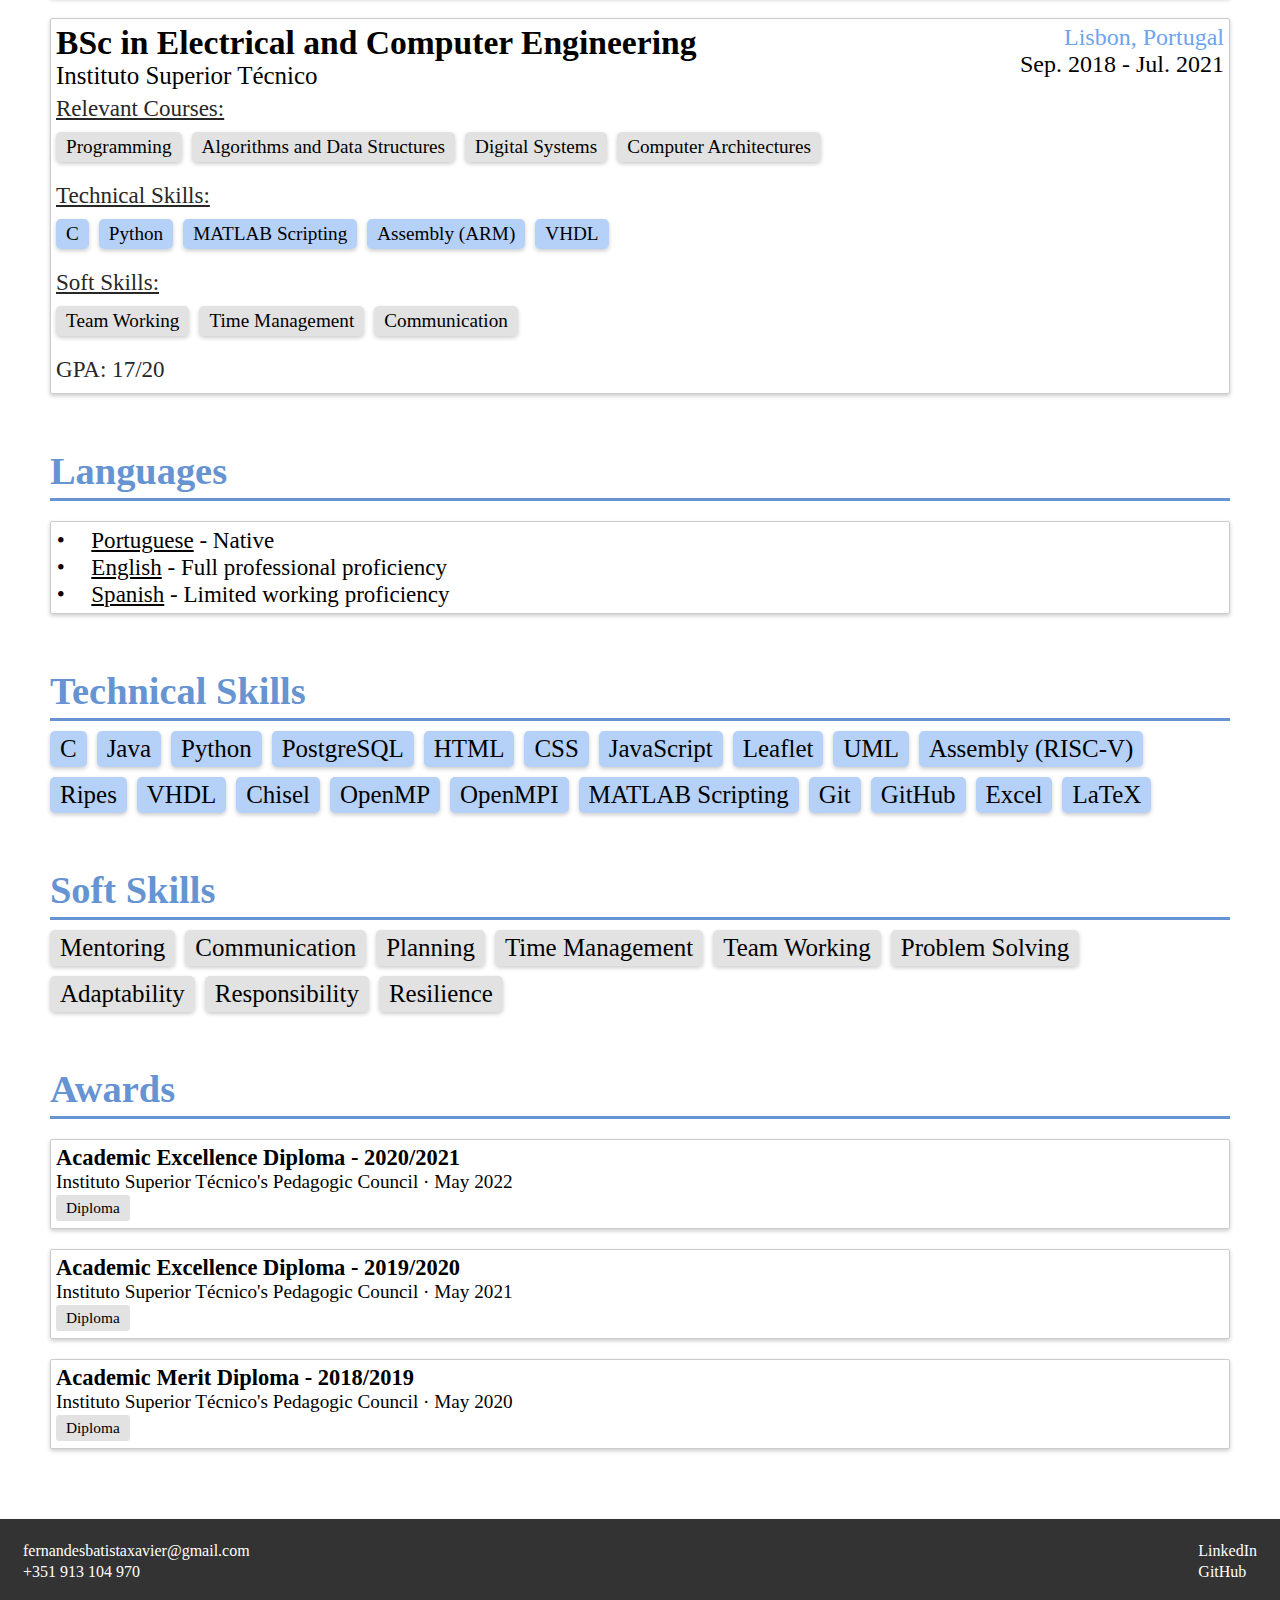
==== commit 17351b42: "Improvements in CSS" ====
--- a/cv.html
+++ b/cv.html
@@ -11,7 +11,7 @@
                 <ul>
                     <li><a href="index.html">&equiv;</a></li>
                     <li><a href="cv.html">Curriculum Vitæ</a></li>
-                    <!-- <li><a href="portfolio.html">Portfolio</a></li> -->
+                    <li><a href="portfolio.html">Portfolio</a></li>
                     <!-- <li><a href="blog.html">Blog</a></li> -->
                 </ul>
             </nav>
@@ -24,70 +24,63 @@
             <div class="cv-container">
                 <!-- Teaching Assistant -->
                 <div class="cv-item">
-                    <div class="cv-header">
-                        <div class="left">
-                            <h3>Teaching Assistant</h3>
-                            <p class="school">Instituto Superior Técnico</p>
-                        </div>
-                        <div>
-                            <p class="city">Lisbon, Portugal</p>
-                            <p>Sep. 2021 - Present</p>
-                        </div>
-                    </div>
-
-                    <div class="description">
-                        <p>Summary:</p>
-<!--                         <ul class="dot-list">
-                            <li>Delivered lectures and facilitated classroom discussions.</li>
-                            <li>Graded assignments, exams, and projects using predetermined criteria.</li>
-                            <li>Held office hours to assist students with course material.</li>
-                            <li>Assisted in organizing and setting up lab sessions and practical demonstrations.</li>
-                        </ul>
-                        <p>A first working experience, alongside with MSc degree studies. Helped more than 200+ studens among 5 distinct courses. 
-                            Developed not only technical skills as each course has its individual framework and programming language, but also
-                            improved soft-skills demanded by the activities provided.</p> -->
-                        <ul class="dot-list">
-                            <li>A first working experience, alongside with MSc degree studies, which demanded good <b>time management</b>.</li>
-                            <li>Delivered lectures and promoted classroom discussions, <b>mentoring</b> 200+ students among 5 courses.</li>
-                            <li>Developed high <b>responsibility</b> tasks of grading assignments, exams and projects submitted by the students.</li>
-                            <li>Held office hours to <b>assist</b> students with course materials, which demanded <b>problem solving</b> and <b>adaptability</b> capabilities.</li>
-                            <li>Assisted in organizing and setting up lab sessions, improving <b>technical</b> and <b>planning</b> skills.</li>
-                        </ul>
-                    </div>
-                    
-                    <p>Courses Taught:</p>
-                    <div class="courses">
-                        <ul>
-                            <li>Object Oriented Programming</li>
-                            <li>Algorithms and Data Structures</li>
-                            <li>Digital Systems</li>
-                            <li>Computer Architectures</li>
-                            <li>Programming</li>
-                        </ul>
-                    </div>
-                    <p>Technical Skills:</p>
-                    <div class="tools">
-                        <ul>
-                            <li>C</li>
-                            <li>Java</li>
-                            <li>UML</li>
-                            <li>VHDL</li>
-                            <li>Xilinx Vivado</li>
-                            <li>FPGA</li>
-                            <li>Assembly (RISC-V)</li>
-                        </ul>
-                    </div>
-                    <p>Soft Skills:</p>
-                    <div class="courses">
-                        <ul>
-                            <li>Mentoring</li>
-                            <li>Communication</li>
-                            <li>Planning</li>
-                            <li>Time Management</li>
-                            <li>Problem Solving</li>
-                            <li>Adaptability</li>
-                            <li>Responsibility</li>
-                        </ul>
+                    <div class="cv-content">
+                        <div class="cv-header">
+                            <div class="cv-header-left">
+                                <h3>Teaching Assistant</h3>
+                                <p class="font-normal">Instituto Superior Técnico</p>
+                            </div>
+                            <div class="cv-header-right">
+                                <p class="color-blue">Lisbon, Portugal</p>
+                                <p>Sep. 2021 - Present</p>
+                            </div>
+                        </div>
+
+                        <div class="cv-description">
+                            <p class="underline">Summary:</p>
+                                <ul class="dot-list">
+                                    <li>A first working experience, alongside with MSc degree studies, which demanded good <b>time management</b>.</li>
+                                    <li>Delivered lectures and promoted classroom discussions, <b>mentoring</b> 200+ students among 5 courses.</li>
+                                    <li>Developed high <b>responsibility</b> tasks of grading assignments, exams and projects submitted by the students.</li>
+                                    <li>Held office hours to <b>assist</b> students with course materials, which demanded <b>problem solving</b> and <b>adaptability</b> capabilities.</li>
+                                    <li>Assisted in organizing and setting up lab sessions, improving <b>technical</b> and <b>planning</b> skills.</li>
+                                </ul>
+                            
+                            <p class="underline">Courses Taught:</p>
+                            <div class="courses">
+                                <ul class="flex-list background-grey">
+                                    <li>Object Oriented Programming</li>
+                                    <li>Algorithms and Data Structures</li>
+                                    <li>Digital Systems</li>
+                                    <li>Computer Architectures</li>
+                                    <li>Programming</li>
+                                </ul>
+                            </div>
+                            <p class="underline">Technical Skills:</p>
+                            <div>
+                                <ul class="flex-list background-blue">
+                                    <li>C</li>
+                                    <li>Java</li>
+                                    <li>UML</li>
+                                    <li>VHDL</li>
+                                    <li>Xilinx Vivado</li>
+                                    <li>FPGA</li>
+                                    <li>Assembly (RISC-V)</li>
+                                </ul>
+                            </div>
+                            <p class="underline">Soft Skills:</p>
+                            <div>
+                                <ul class="flex-list background-grey">
+                                    <li>Mentoring</li>
+                                    <li>Communication</li>
+                                    <li>Planning</li>
+                                    <li>Time Management</li>
+                                    <li>Problem Solving</li>
+                                    <li>Adaptability</li>
+                                    <li>Responsibility</li>
+                                </ul>
+                            </div>
+                        </div>
                     </div>
 
                 </div>
@@ -98,121 +91,123 @@
 
                 <!-- MSc -->
                 <div class="cv-item">
-                    <div class="cv-header">
-                        <div class="left">
-                            <h3>MSc in Electrical and Computer Engineering</h3>
-                            <p class="school">Instituto Superior Técnico</p>
-                            <p class="major">Major in Computer Systems</p>
-                        </div>
-                        <div>
-                            <p class="city">Lisbon, Portugal</p>
-                            <p>Sep. 2021 - Present</p>
+                    <div class="cv-content">
+                        <div class="cv-header">
+                            <div class="cv-header-left">
+                                <h3>MSc in Electrical and Computer Engineering</h3>
+                                <p class="font-normal">Instituto Superior Técnico</p>
+                                <p class="bot-padding-small font-smaller">Major in Computer Systems</p>
+                            </div>
+                            <div class="cv-header-right">
+                                <p class="color-blue">Lisbon, Portugal</p>
+                                <p>Sep. 2021 - Present</p>
+                            </div>
+                        </div>
+
+                        <div class="cv-description">
+                            <div class="dot-list">
+                                <ul>
+                                    <li>Currently working on dissertation, consisting in empowering a RISC-V based 
+                                        processor with a vector length agnostic SIMD extension and data streaming mechanisms.
+                                        Its purpose is to mitigate the inefficiencies of memory accessing by decoupling memory 
+                                        related workloads from the core through the incorporation of an hardware module in the 
+                                        core's datapath.
+                                    </li>
+                                </ul>
+                            </div>
+                            <p class="underline">Relevant Courses:</p>
+                            <div class="courses">
+                                <ul class="flex-list background-grey">
+                                    <li>Parallel and Distributed Computing</li>
+                                    <li>Object Oriented Programming</li>
+                                    <li>Information Systems and Databases</li>
+                                    <li>Artificial Intelligence and Decision Systems</li>
+                                    <li>Digital Systems Design</li>
+                                    <li>High Performance Computing Architectures</li>
+                                </ul>
+                            </div>
+                            <p class="underline">Technical Skills:</p>
+                            <div>
+                                <ul class="flex-list background-blue">
+                                    <li>PostgreSQL</li>
+                                    <li>Java</li>
+                                    <li>UML</li>
+                                    <li>Multithreading</li>
+                                </ul>
+                            </div>
+                            <p class="underline">Soft Skills:</p>
+                            <div>
+                                <ul class="flex-list background-grey">
+                                    <li>Team Working</li>
+                                    <li>Time Management</li>
+                                    <li>Communication</li>
+                                </ul>
+                            </div>
+                            <p class="grade">GPA: 18/20</p>
                         </div>
                     </div>
-                    <div class="dot-list">
-                        <ul>
-                            <li>Currently working on dissertation, consisting in empowering a RISC-V based 
-                                processor with a vector length agnostic SIMD extension and data streaming mechanisms.
-                                Its purpose is to mitigate the inefiecencies of memory accessing by decoupling memory 
-                                related workloads from the core through the incorporation of an hardware module in the 
-                                core's datapath.
-                            </li>
-                        </ul>
-                    </div>
-                    <p>Relevant Courses:</p>
-                    <div class="courses">
-                        <ul>
-                            <li>Parallel and Distributed Computing</li>
-                            <li>Object Oriented Programming</li>
-                            <li>Information Systems and Databases</li>
-                            <li>Artificial Intelligence and Decision Systems</li>
-                            <li>Digital Systems Design</li>
-                            <li>High Performance Computing Architectures</li>
-                        </ul>
-                    </div>
-                    <p>Technical Skills:</p>
-                    <div class="tools">
-                        <ul>
-                            <li>PostgreSQL</li>
-                            <li>Java</li>
-                            <li>UML</li>
-                            <li>Multithreading</li>
-                        </ul>
-                    </div>
-                    <p>Soft Skills:</p>
-                    <div class="courses">
-                        <ul>
-                            <li>Team Working</li>
-                            <li>Time Management</li>
-                            <li>Communication</li>
-                        </ul>
-                    </div>
-                    <p class="grade">GPA: 18/20</p>
                 </div>
 
                 <!-- BSc -->
                 <div class="cv-item">
-                    <div class="cv-header">
-                        <div class="left">
-                            <h3>BSc in Electrical and Computer Engineering</h3>
-                            <p class="school">Instituto Superior Técnico</p>
-                            </div>
-                        <div>
-                            <p class="city">Lisbon, Portugal</p>
-                            <p>Sep. 2018 - Jul. 2021</p>
+                    <div class="cv-content">
+                        <div class="cv-header">
+                            <div class="cv-header-left">
+                                <h3>BSc in Electrical and Computer Engineering</h3>
+                                <p class="font-normal">Instituto Superior Técnico</p>
+                                </div>
+                            <div class="cv-header-right">
+                                <p class="color-blue">Lisbon, Portugal</p>
+                                <p>Sep. 2018 - Jul. 2021</p>
+                            </div>
+                        </div>
+
+                        <div class="cv-description">
+                            <p class="underline">Relevant Courses:</p>
+                            <div class="courses">
+                                <ul class="flex-list background-grey">
+                                    <li>Programming</li>
+                                    <li>Algorithms and Data Structures</li>
+                                    <li>Digital Systems</li>
+                                    <li>Computer Architectures</li>
+                                </ul>
+                            </div>
+                            <p class="underline">Technical Skills:</p>
+                            <div>
+                                <ul class="flex-list background-blue">
+                                    <li>C</li>
+                                    <li>Python</li>
+                                    <li>MATLAB Scripting</li>
+                                    <li>Assembly (ARM)</li>
+                                    <li>VHDL</li>
+                                </ul>
+                            </div>
+                            <p class="underline">Soft Skills:</p>
+                            <div class="courses">
+                                <ul class="flex-list background-grey">
+                                    <li>Team Working</li>
+                                    <li>Time Management</li>
+                                    <li>Communication</li>
+                                </ul>
+                            </div>
+                            <p class="grade">GPA: 17/20</p>
                         </div>
                     </div>
-
-<!--                     <p>Summary:</p>
-                    <div class="dot-list">
-                        <ul>
-                            <li>Introduced programming concepts aswell as hardware design.</li>
-                        </ul>
-                    </div> -->
-
-                    <p>Relevant Courses:</p>
-                    <div class="courses">
-                        <ul>
-                            <li>Programming</li>
-                            <li>Algorithms and Data Structures</li>
-                            <li>Digital Systems</li>
-                            <li>Computer Architectures</li>
-                        </ul>
-                    </div>
-                    <p>Technical Skills:</p>
-                    <div class="tools">
-                        <ul>
-                            <li>C</li>
-                            <li>Python</li>
-                            <li>MATLAB Scripting</li>
-                            <li>Assembly (ARM)</li>
-                            <li>VHDL</li>
-                        </ul>
-                    </div>
-                    <p>Soft Skills:</p>
-                    <div class="courses">
-                        <ul>
-                            <li>Team Working</li>
-                            <li>Time Management</li>
-                            <li>Communication</li>
-                        </ul>
-                    </div>
-                    <p class="grade">GPA: 17/20</p>
                 </div>
             </div>
 
             <h3 class="cv-title">Languages</h3>
             <div class="cv-item dot-list">
                 <ul>
-                    <li>Portuguese (Native)</li>
-                    <li>English (Full professional proficiency)</li>
-                    <li>Spanish (Limited working proficiency)</li>
+                    <li> <span class="underline">Portuguese</span> - Native</li>
+                    <li> <span class="underline">English</span> - Full professional proficiency</li>
+                    <li> <span class="underline">Spanish</span> - Limited working proficiency</li>
                 </ul>
             </div>
             
             <h3 class="cv-title">Technical Skills</h3>
-            <div class="tools font-larger">
-                <ul>
+            <div>
+                <ul class="flex-list background-blue font-normal">
                     <li>C</li>
                     <li>Java</li>
                     <li>Python</li>
@@ -237,8 +232,8 @@
             </div>
 
             <h3 class=cv-title>Soft Skills</h3>
-            <div class="courses font-larger">
-                <ul>
+            <div>
+                <ul class="flex-list background-grey font-normal">
                     <li>Mentoring</li>
                     <li>Communication</li>
                     <li>Planning</li>
@@ -253,19 +248,25 @@
 
             <h3 class="cv-title">Awards</h3>
             <div class="cv-item">
-                <h3>Academic Excellence Diploma - 2020/2021</h3>
-                <p>Instituto Superior Técnico's Pedagogic Council · May 2022</p>
-                <a href="diplomas/xbf_diploma2021.pdf" target="_blank">Diploma</a>
+                <div class="cv-content">
+                    <h3>Academic Excellence Diploma - 2020/2021</h3>
+                    <p>Instituto Superior Técnico's Pedagogic Council · May 2022</p>
+                    <a href="diplomas/xbf_diploma2021.pdf" target="_blank">Diploma</a>
+                </div>
             </div>
             <div class="cv-item">
-                <h3>Academic Excellence Diploma - 2019/2020</h3>
-                <p>Instituto Superior Técnico's Pedagogic Council · May 2021</p>
-                <a href="diplomas/xbf_diploma1920.pdf" target="_blank">Diploma</a>
+                <div class="cv-content">
+                    <h3>Academic Excellence Diploma - 2019/2020</h3>
+                    <p>Instituto Superior Técnico's Pedagogic Council · May 2021</p>
+                    <a href="diplomas/xbf_diploma1920.pdf" target="_blank">Diploma</a>
+                </div>
             </div>
             <div class="cv-item">
-                <h3>Academic Merit Diploma - 2018/2019</h3>
-                <p>Instituto Superior Técnico's Pedagogic Council · May 2020</p>
-                <a href="diplomas/xbf_diploma1819.pdf" target="_blank">Diploma</a>
+                <div class="cv-content">
+                    <h3>Academic Merit Diploma - 2018/2019</h3>
+                    <p>Instituto Superior Técnico's Pedagogic Council · May 2020</p>
+                    <a href="diplomas/xbf_diploma1819.pdf" target="_blank">Diploma</a>
+                </div>
             </div>
 
         </section>
--- a/css/style.css
+++ b/css/style.css
@@ -3,7 +3,6 @@
 }
 
 body {
-    height: 100%;
     display: flex;
     flex-direction: column;
     justify-content: center;
@@ -55,9 +54,11 @@
     padding: 50px;
     text-align: center;
     padding-bottom: 375px;
+    height: 40dvh;
 }
 
 #index h1 {
+    padding-top: 10%;
     font-size: 4.5em;
     color: #4d94d1;
     transition: color 0.3s ease;
@@ -76,7 +77,6 @@
 /* Style the sections */
 section {
     padding: 50px;
-    text-align: center;
 }
 
 section h2 {
@@ -89,11 +89,6 @@
     margin: 0px 0px;
 }
 
-section p {
-    font-size: 20px;
-    color: #777;
-    text-align: center;
-}
 
 section a {
     display: inline-block;
@@ -105,6 +100,7 @@
     text-decoration: none;
     border-radius: 3px;
     transition: background-color 0.3s ease;
+    width: auto;
 }
 
 section a:hover {
@@ -121,13 +117,11 @@
     margin-top: 20px;
 }
 
-
-
 /* project-item */
 .project-item {
     display: flex;
-    flex-direction: column;
-    justify-content: space-between;
+    flex-direction: row;
+    justify-content: flex-start;
 
     width: 100%;
     margin: 20px 20px;
@@ -157,6 +151,14 @@
     transition: background-color 0.3s ease;
 }
 
+.project-item img {
+    width: 20%;
+}
+
+.project-container h3 {
+    font-size: 2rem;
+}
+
 .project-item .links a:hover {
     background-color: rgba(109, 163, 239, 0.5);
 }
@@ -205,12 +207,6 @@
     text-align: left;
 }
 
-.project-item .content {
-    display: flex;
-    flex-direction: row;
-    justify-content: space-between;
-}
-
 .project-item .info {
     color:#000000;
 }
@@ -218,7 +214,6 @@
 .project-item .info p {
     color:#3a3a3a;
 }
-
 
 .project-item a:hover {
     background-color: #555;
@@ -233,6 +228,11 @@
     align-items: center; 
 }
 
+.project-content p {
+    text-align: left;
+    padding: 0.5em;
+}
+
 
 
 
@@ -250,6 +250,8 @@
     justify-content: space-between;
     flex-direction: row;
     padding: 20px;
+    min-height: 100%;
+    flex-shrink: 0;
 }
 
 footer div {
@@ -290,106 +292,87 @@
 
 
 
-
-.grade {
-    color:#000000;
-}
-
-.school {
-    font-size: 1.3em;
-    color: black;
-}
-
-.courses ul {
+.flex-list {
     list-style: none;
     display: flex;
     margin: 10px 0;
     flex-wrap: wrap;
 }
 
-.courses li {
+.flex-list li {
     margin-right: 10px;
     margin-bottom: 10px;
-    padding: 4px 10px;
-    background-color: rgba(159, 159, 159, 0.3);
-    border-radius: 5px;
-    font-size: 1em;
-    box-shadow: 0 2px 4px rgba(0, 0, 0, 0.2);
-}
-
-.tools ul {
-    list-style: none;
-    display: flex;
-    margin: 10px 0;
-    flex-wrap: wrap;
-}
-
-.tools li {
-    margin-right: 10px;
-    margin-bottom: 10px;
-    background-color: rgba(109, 163, 239, 0.5);
     padding: 4px 10px;
     border-radius: 5px;
     font-size: 1em;
     box-shadow: 0 2px 4px rgba(0, 0, 0, 0.2);
 }
 
+.background-blue li {
+    background-color: rgba(109, 163, 239, 0.5);
+}
+
+.background-grey li {
+    background-color: rgba(159, 159, 159, 0.3);
+}
+
+/* .tools ul {
+    list-style: none;
+    display: flex;
+    margin: 10px 0;
+    flex-wrap: wrap;
+}
+
+.tools li {
+    margin-right: 10px;
+    margin-bottom: 10px;
+
+    padding: 4px 10px;
+    border-radius: 5px;
+    font-size: 1em;
+    box-shadow: 0 2px 4px rgba(0, 0, 0, 0.2);
+} */
+
+
+
 #cv {
     text-align: left;
     font-size: larger;
 }
 
-.cv-container .cv-item {
-  display: block;
-  justify-content: space-between;
-  align-items: flex-start;
-}
-
-.cv-item p {
-    margin: 5px 0px;
-    font-size: 1.2em;
-    color:#272727;
-}
 
 .cv-header {
     display: flex;
+    flex-direction: row;
     justify-content: space-between;
+}
+
+.cv-header-left {
+    display: flex;
+    flex-direction: column;
     align-items: flex-start;
 }
 
-.cv-item .cv-header h3 {
-  margin: 0;
-  font-size: 175%;
-}
-
-.cv-header div {
-  display: flex;
-  flex-direction: column;
-  align-items: flex-end;
-  margin-bottom: 20px;
-}
-
-.cv-header div.left {
-    display: flex;
-    flex-direction: column;
-    align-items: flex-start;
-}
-
-.cv-header div p {
-    color:#272727;
-    display: flex;
-    font-size: 115%;
-    flex-direction: row-reverse;
-    align-items: left;
+.cv-header-left p {
     text-align: left;
-    width: auto;
-    margin: 0px 0px;
-}
+    padding-top: 0;
+}
+
+.cv-header-right {
+    display: flex;
+    flex-direction: column;
+    align-items: flex-end;
+}
+
+.cv-header-right p {
+    text-align: right;
+    font-size: 1.5rem;
+    padding-top: 0;
+}
+
+
 
 .cv-item {
-    display: block;
-    justify-content: space-between;
-    align-items: flex-start;
     margin: 20px 0px;
     padding: 5px;
     border: 1px solid #ccc;
@@ -398,8 +381,25 @@
     box-shadow: 0 2px 4px rgba(0, 0, 0, 0.2);
 }
 
+.cv-item h3 {
+    margin: 0;
+}
+
+.cv-item .cv-header h3 {
+    margin: 0;
+    font-size: 175%;
+}
+
+
+.cv-description p {
+    width: 100%;
+    margin: 5px 0px;
+    font-size: 1.2em;
+    color:#272727;
+}
+
+
 .cv-title {
-
     color:rgb(102, 147, 210);
     font-size: 200%;
     border-bottom: rgb(102, 147, 210);
@@ -408,22 +408,6 @@
     padding-top: 35px;
 }
 
-.cv-item h3 {
-    margin: 0;
-}
-
-
-.cv-item .major {
-    font-size: 1em;
-    color: rgb(64, 64, 64);
-    margin: 0px 10px 0px 0px;
-}
-
-.cv-item .city {
-    color:rgba(109, 163, 239, 1)
-}
-
-
 
 
 .dot-list {
@@ -447,9 +431,47 @@
 
 
 .font-larger {
-    font-size: x-large;
+    font-size: 3rem;
+}
+
+.font-normal {
+    font-size: 1.3em;
+}
+
+.font-smaller {
+    font-size: 1.27rem;
+}
+
+
+.color-blue {
+    color:rgba(109, 163, 239, 1);
+}
+
+.color-grey {
+    color:rgb(60, 60, 60);
 }
 
 .huge {
     font-size: 300%;
+}
+
+.font-bold {
+    font-weight: bold;
+}
+
+.underline {
+    text-decoration-line: underline;
+}
+
+.grade {
+    color:#000000;
+}
+
+.school {
+    font-size: 1.3em;
+    color: black;
+}
+
+.bot-padding-small {
+    padding-bottom: 0.5em;
 }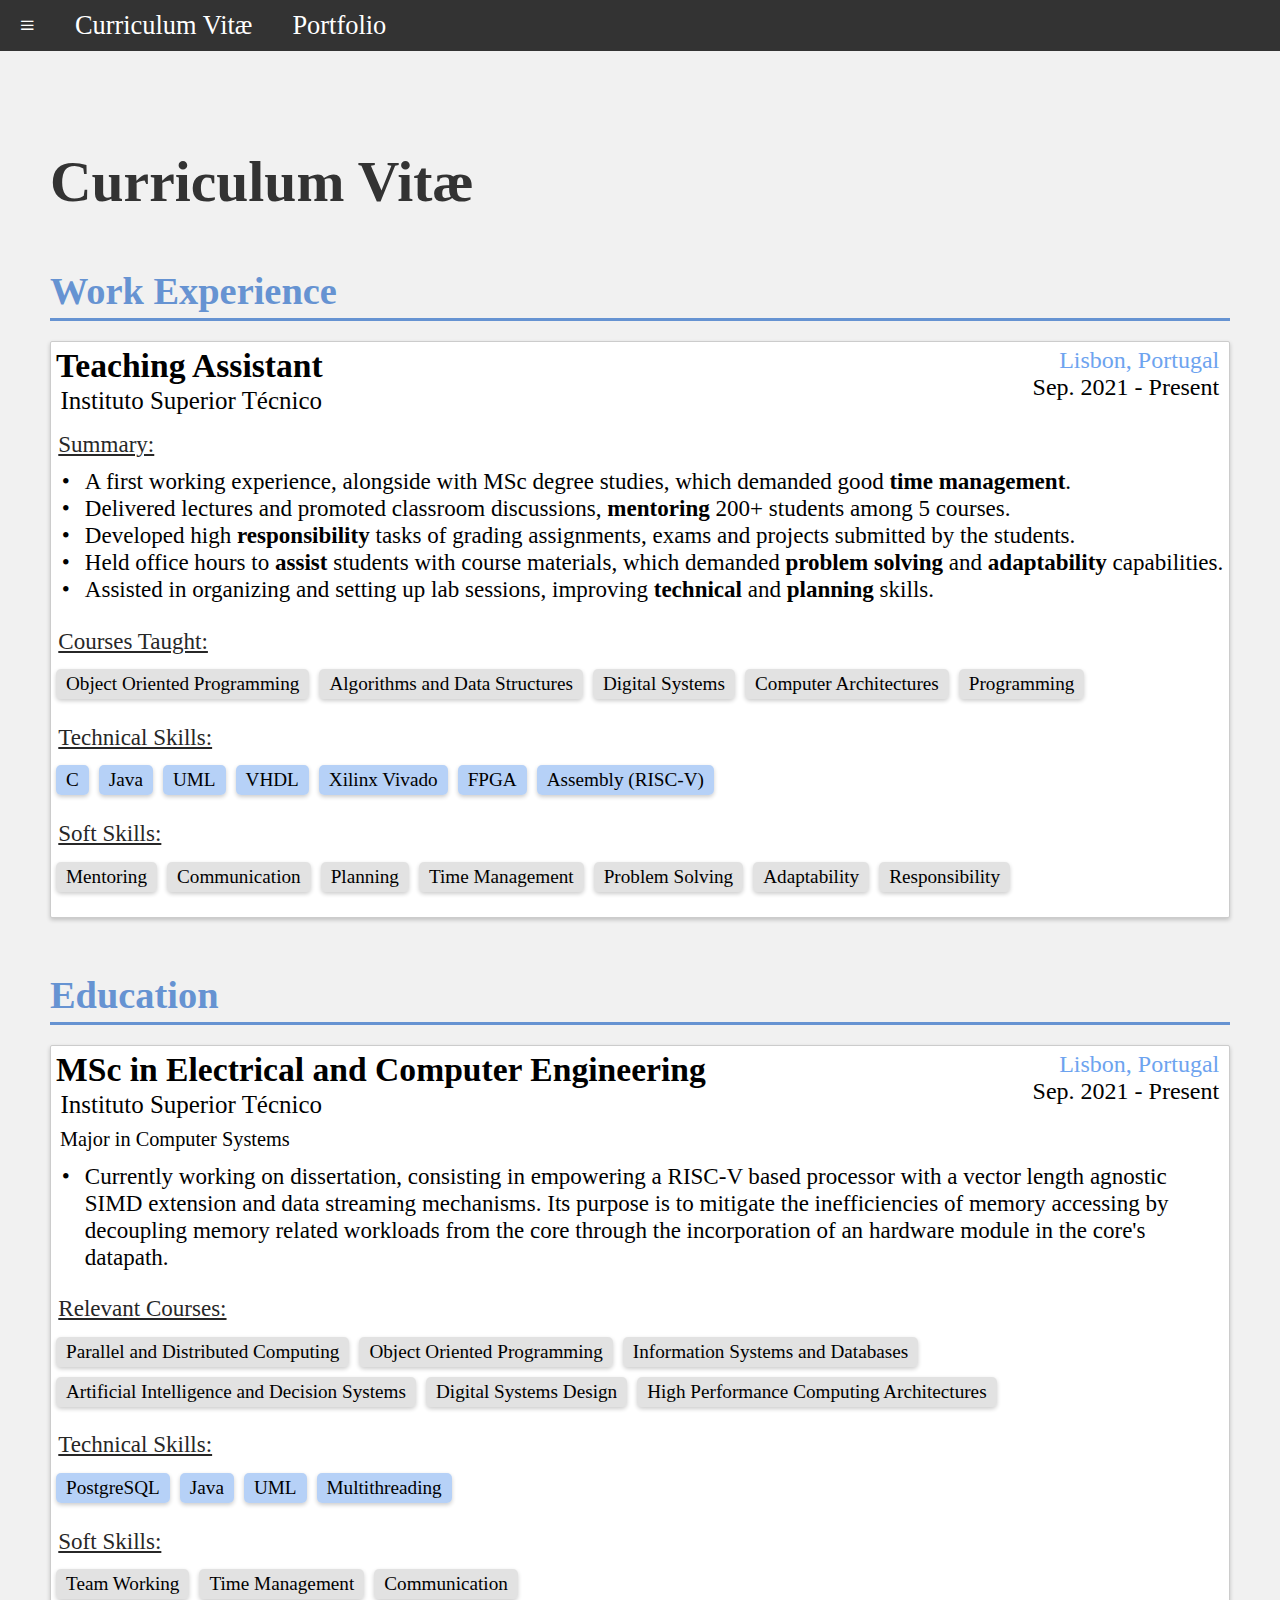
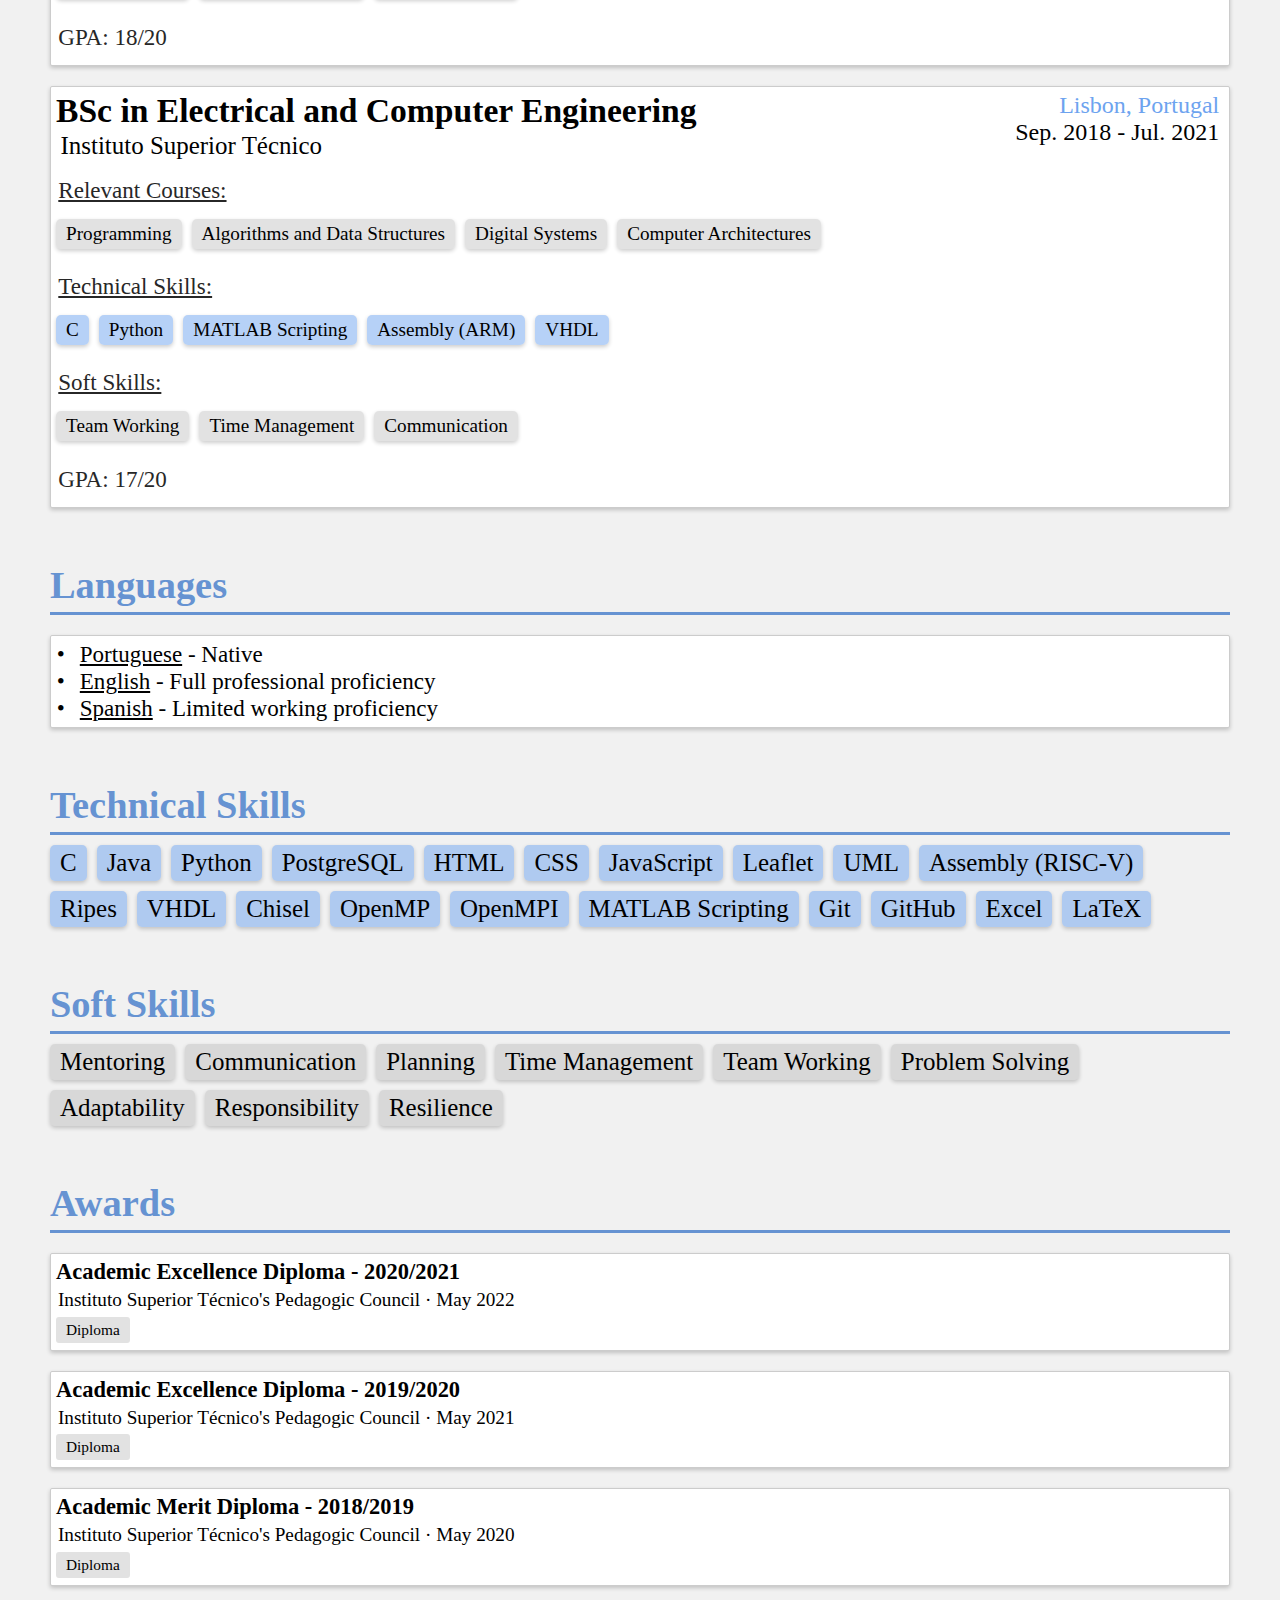
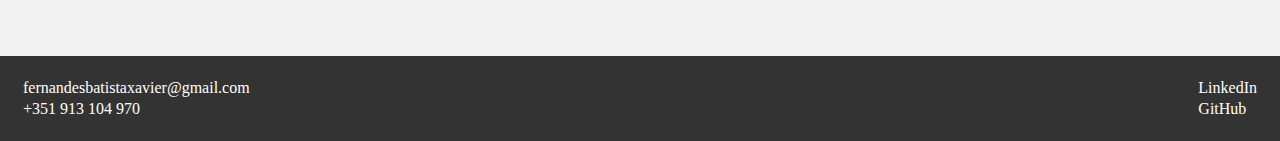
==== commit c978340c: "Minor changes all around" ====
--- a/cv.html
+++ b/cv.html
@@ -18,7 +18,7 @@
         </header>
 
         <section id="cv">
-            <h2 class="huge">Curriculum Vitæ</h2>
+            <h2 class="font-title">Curriculum Vitæ</h2>
             
             <h3 class="cv-title">Work Experience</h3>
             <div class="cv-container">
--- a/css/style.css
+++ b/css/style.css
@@ -6,6 +6,7 @@
     display: flex;
     flex-direction: column;
     justify-content: center;
+    background-color: #f1f1f1;
 }
 
 /* Reset default styles */
@@ -87,6 +88,11 @@
 
 section h3 {
     margin: 0px 0px;
+}
+
+section p {
+    padding: 0.2em 0.1em;
+    margin: 0;
 }
 
 
@@ -108,141 +114,9 @@
 }
 
 
-/* project-container */
-.project-container {
-    display: flex;
-    flex-direction: column;
-    justify-content: center;
-    align-items: center;
-    margin-top: 20px;
-}
-
-/* project-item */
-.project-item {
-    display: flex;
-    flex-direction: row;
-    justify-content: flex-start;
-
-    width: 100%;
-    margin: 20px 20px;
-    padding: 5px;
-
-    border: 1px solid #ccc;
-    background-color: #f3f3f3;
-    border-radius: 3px;
-
-    box-shadow: 0 2px 4px rgba(0, 0, 0, 0.2);
-}
-
-.project-item .links {
-    display: flex;
-    flex-direction: row;
-    justify-content: flex-end;
-    text-align: center;
-}
-
-.project-item .links a {
-    font-size: 20px;
-    margin-right: 10px;
-    padding: 4px 10px;
-    background-color: #dedede;
-    text-decoration: none;
-    border-radius: 3px;
-    transition: background-color 0.3s ease;
-}
-
-.project-item img {
-    width: 20%;
-}
-
-.project-container h3 {
-    font-size: 2rem;
-}
-
-.project-item .links a:hover {
-    background-color: rgba(109, 163, 239, 0.5);
-}
-
-.flex-row {
-    display: flex;
-    flex-direction: row;
-    justify-content: space-between;
-    margin-left: 10px;
-}
-
-.project-item .header {
-    display: flex;
-    flex-direction: column;
-    justify-content: space-between;
-    color:rgb(109, 134, 169);
-    font-size: 2em;
-
-    border-bottom: #000000;
-    border-bottom-style: solid;
-    border-width: 1px;
-
-    padding-bottom: 10px;
-    margin-bottom: 10px;
-}
-
-.project-item .header .date {
-    color: black;
-    padding: 5px 0;
-}
-
-.project-item .header .projtype {
-    margin-right: 15px;
-    padding: 5px 0;
-    color: black;
-}
-
-.project-item .header .title {
-    display: flex;
-    flex-direction: column;
-}
-
-.project-item .header .title h3, p {
-    margin: 0;
-    padding: 0;
-    text-align: left;
-}
-
-.project-item .info {
-    color:#000000;
-}
-
-.project-item .info p {
-    color:#3a3a3a;
-}
-
-.project-item a:hover {
-    background-color: #555;
-}
-
-
-/* project-content */
-.project-content {
-    display: flex;
-    width: auto;
-    flex-direction: column; 
-    align-items: center; 
-}
-
-.project-content p {
-    text-align: left;
-    padding: 0.5em;
-}
-
-
-
-
-
-
-
-
-
-
-/* FOOTER */
+
+
+
 
 footer {
     background-color: #333;
@@ -289,6 +163,10 @@
     width: 35px;
     margin-right: 5px;
 }
+
+
+
+
 
 
 
@@ -316,24 +194,6 @@
     background-color: rgba(159, 159, 159, 0.3);
 }
 
-/* .tools ul {
-    list-style: none;
-    display: flex;
-    margin: 10px 0;
-    flex-wrap: wrap;
-}
-
-.tools li {
-    margin-right: 10px;
-    margin-bottom: 10px;
-
-    padding: 4px 10px;
-    border-radius: 5px;
-    font-size: 1em;
-    box-shadow: 0 2px 4px rgba(0, 0, 0, 0.2);
-} */
-
-
 
 #cv {
     text-align: left;
@@ -356,6 +216,7 @@
 .cv-header-left p {
     text-align: left;
     padding-top: 0;
+    margin: 2px;
 }
 
 .cv-header-right {
@@ -367,7 +228,8 @@
 .cv-header-right p {
     text-align: right;
     font-size: 1.5rem;
-    padding-top: 0;
+    padding: 0 0.2em;
+    margin: 0;
 }
 
 
@@ -381,10 +243,6 @@
     box-shadow: 0 2px 4px rgba(0, 0, 0, 0.2);
 }
 
-.cv-item h3 {
-    margin: 0;
-}
-
 .cv-item .cv-header h3 {
     margin: 0;
     font-size: 175%;
@@ -418,7 +276,7 @@
 }
 
 .dot-list li {
-    padding-left: 0.5em;
+    padding-left: 0;
     position: relative;
     font-size: 1.2em;
 }
@@ -430,6 +288,56 @@
 }
 
 
+
+
+
+
+
+
+.flex-row-start {
+    display: flex;
+    flex-direction: row;
+    justify-content: space-around;
+    flex-wrap: wrap;
+}
+
+.flex-row-start .cv-header h3 {
+    font-size: 2.5rem;
+}
+
+.flex-row-start a {
+    font-size: 1.5rem;
+    border-radius: 3px;
+}
+
+.flex-row-start .cv-content {
+    flex: 1;
+}
+
+.flex-row-start img {
+    padding: 0;
+    width: 500px;
+    margin: 0.75em;
+    border-radius: 5px;
+    box-shadow: 0 2px 4px rgba(0, 0, 0, 0.5);
+}
+
+.flex-col-space {
+    display: flex;
+    flex-direction: column;
+    justify-content: space-around;
+    flex-wrap: wrap;
+    flex: 1;
+}
+
+
+
+
+
+
+
+
+
 .font-larger {
     font-size: 3rem;
 }
@@ -442,6 +350,14 @@
     font-size: 1.27rem;
 }
 
+.font-title {
+    font-size: larger;
+    font-size: 300%;
+}
+
+.font-huge {
+    font-size: 375%;
+}
 
 .color-blue {
     color:rgba(109, 163, 239, 1);
@@ -451,9 +367,6 @@
     color:rgb(60, 60, 60);
 }
 
-.huge {
-    font-size: 300%;
-}
 
 .font-bold {
     font-weight: bold;
@@ -472,6 +385,15 @@
     color: black;
 }
 
+
+.padding-small {
+    padding: 0.5em;
+}
+
 .bot-padding-small {
     padding-bottom: 0.5em;
+}
+
+.bot-padding-medium {
+    padding-bottom: 0.75em;
 }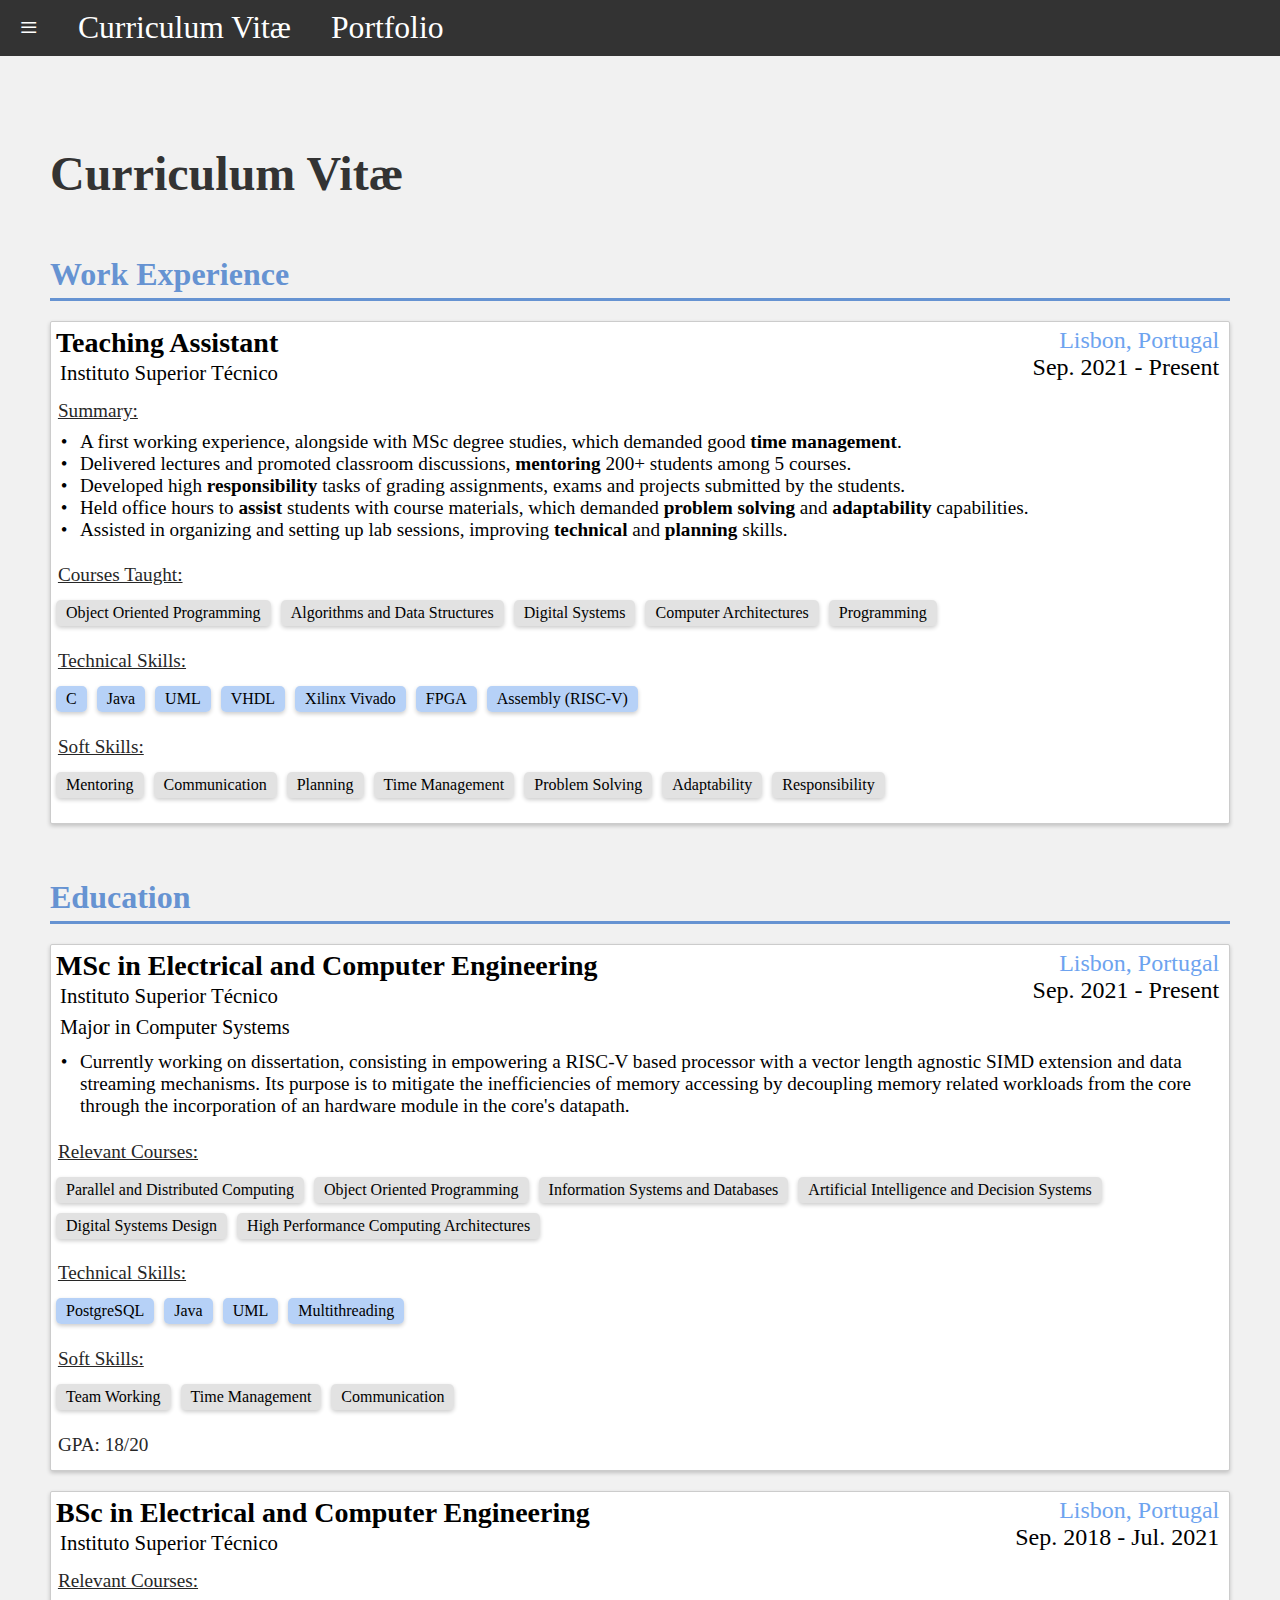
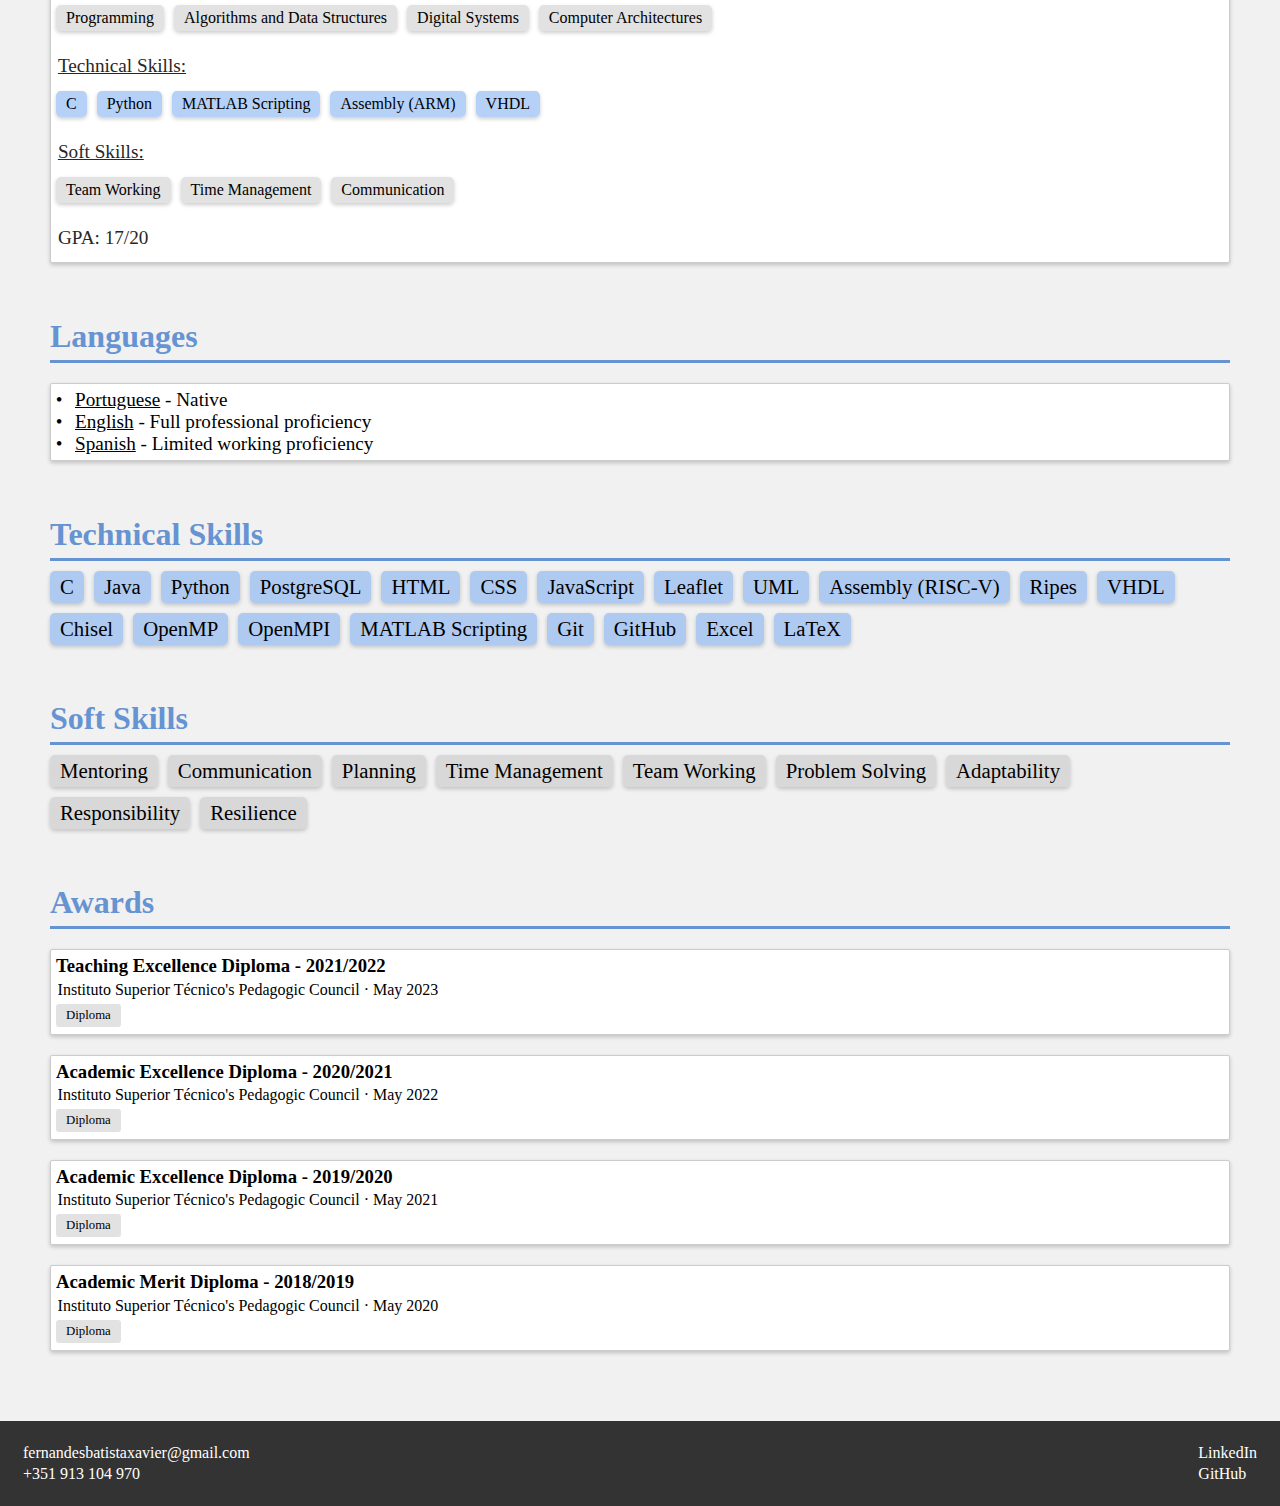
==== commit fba73839: "Added Teaching Excellence Diploma" ====
--- a/cv.html
+++ b/cv.html
@@ -249,23 +249,30 @@
             <h3 class="cv-title">Awards</h3>
             <div class="cv-item">
                 <div class="cv-content">
+                    <h3>Teaching Excellence Diploma - 2021/2022</h3>
+                    <p>Instituto Superior Técnico's Pedagogic Council · May 2023</p>
+                    <a href="diplomas/xbf_teachingdiploma2122.pdf" target="_blank">Diploma</a>
+                </div>
+            </div>
+            <div class="cv-item">
+                <div class="cv-content">
                     <h3>Academic Excellence Diploma - 2020/2021</h3>
                     <p>Instituto Superior Técnico's Pedagogic Council · May 2022</p>
-                    <a href="diplomas/xbf_diploma2021.pdf" target="_blank">Diploma</a>
+                    <a href="diplomas/xbf_academicdiploma2021.pdf" target="_blank">Diploma</a>
                 </div>
             </div>
             <div class="cv-item">
                 <div class="cv-content">
                     <h3>Academic Excellence Diploma - 2019/2020</h3>
                     <p>Instituto Superior Técnico's Pedagogic Council · May 2021</p>
-                    <a href="diplomas/xbf_diploma1920.pdf" target="_blank">Diploma</a>
+                    <a href="diplomas/xbf_academicdiploma1920.pdf" target="_blank">Diploma</a>
                 </div>
             </div>
             <div class="cv-item">
                 <div class="cv-content">
                     <h3>Academic Merit Diploma - 2018/2019</h3>
                     <p>Instituto Superior Técnico's Pedagogic Council · May 2020</p>
-                    <a href="diplomas/xbf_diploma1819.pdf" target="_blank">Diploma</a>
+                    <a href="diplomas/xbf_academicdiploma1819.pdf" target="_blank">Diploma</a>
                 </div>
             </div>
 
--- a/css/style.css
+++ b/css/style.css
@@ -1,12 +1,19 @@
 html {
     font-family: Cambria, Cochin, Georgia, Times, 'Times New Roman', serif;
+    box-sizing: border-box;
+    height: 100%;
 }
 
 body {
-    display: flex;
-    flex-direction: column;
-    justify-content: center;
+/*     display: flex;
+    flex-direction: column;
+    justify-content: center; */
     background-color: #f1f1f1;
+    height: 100%;
+    min-height: 100%;
+    box-sizing: inherit;
+    
+
 }
 
 /* Reset default styles */
@@ -16,9 +23,14 @@
     list-style: none;
 }
 
+img {
+    max-width: 90%;
+}
+
 /* Style the navigation */
 nav {
     background-color: #333;
+    font-size: larger;
 }
 
 nav ul {
@@ -51,15 +63,47 @@
 
 /* Style the index section */
 #index {
+    display: flex;
+    flex-direction: column;
+    justify-content: flex-start;
     background-color: #f1f1f1;
-    padding: 50px;
     text-align: center;
-    padding-bottom: 375px;
-    height: 40dvh;
+    min-height: auto;
+}
+
+#index section {
+    position: relative;
+    display: flex;
+    flex-direction: row;
+    justify-content: space-around;
+    align-items: center;
+    padding: 0;
+}
+
+#index div img {
+    max-width: 80%;
+    box-shadow: 0 2px 4px rgba(0, 0, 0, 0.2);
+}
+
+#index section p {
+    font-size: 300%;
+    /* text-align: justify; */
+    max-width: 80%;
+    margin: auto;
+    color:rgb(61, 61, 61);
+    padding: 10% 0;
+}
+
+#index footer {
+    position: absolute;
+    right: 0;
+    left: 0;
+    top: 100%;
+    text-align: start;
 }
 
 #index h1 {
-    padding-top: 10%;
+    padding-top: 5%;
     font-size: 4.5em;
     color: #4d94d1;
     transition: color 0.3s ease;
@@ -70,7 +114,7 @@
 }
 
 #index p {
-    font-size: 24px;
+    font-size: 2rem;
     color: #777;
     margin-bottom: 20px;
 }
@@ -124,7 +168,6 @@
     justify-content: space-between;
     flex-direction: row;
     padding: 20px;
-    min-height: 100%;
     flex-shrink: 0;
 }
 
@@ -161,6 +204,7 @@
 
 footer div ul li a img {
     width: 35px;
+    max-width: 100%;
     margin-right: 5px;
 }
 
@@ -197,7 +241,10 @@
 
 #cv {
     text-align: left;
-    font-size: larger;
+}
+
+#portfolio {
+    font-size: 80%;
 }
 
 
@@ -363,8 +410,16 @@
     color:rgba(109, 163, 239, 1);
 }
 
+.color-darkerblue {
+    color:rgb(44, 114, 212);
+}
+
 .color-grey {
     color:rgb(60, 60, 60);
+}
+
+.color-darkgrey {
+    color:rgb(39, 39, 39);
 }
 
 
